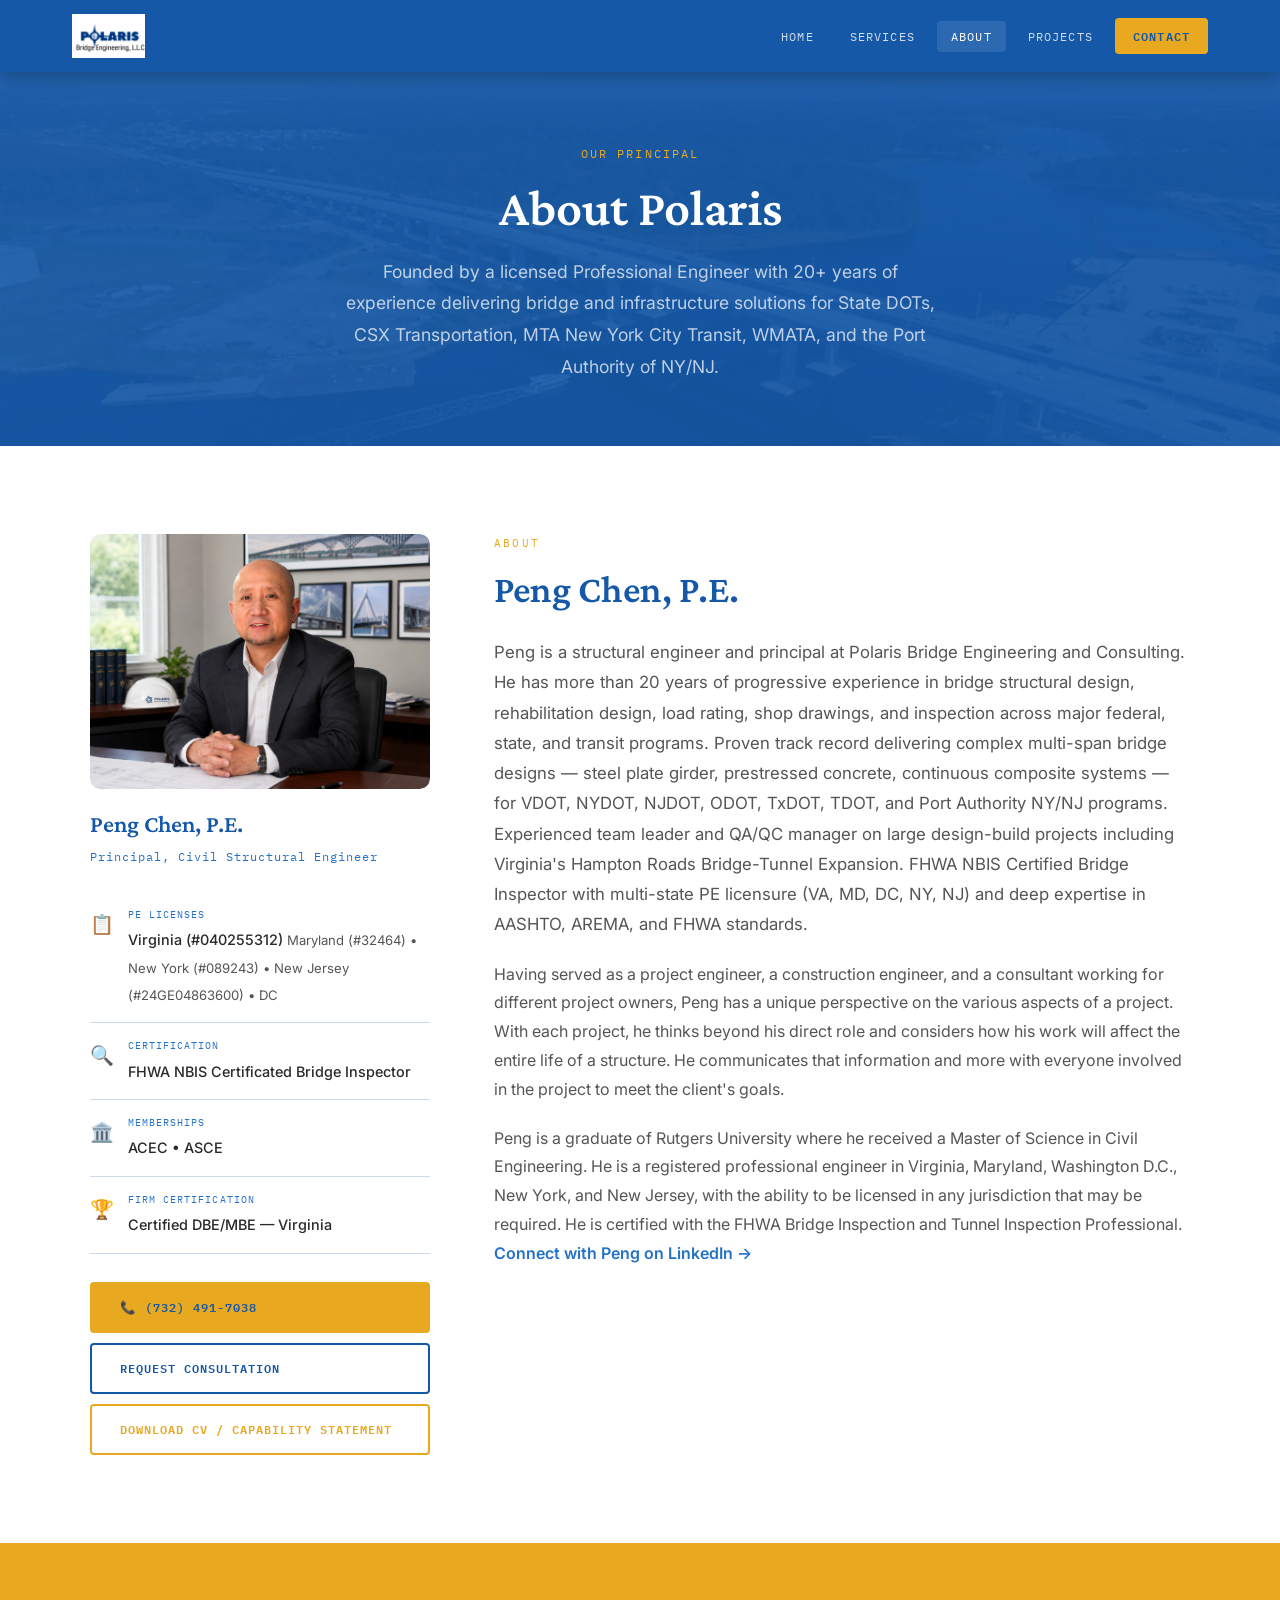
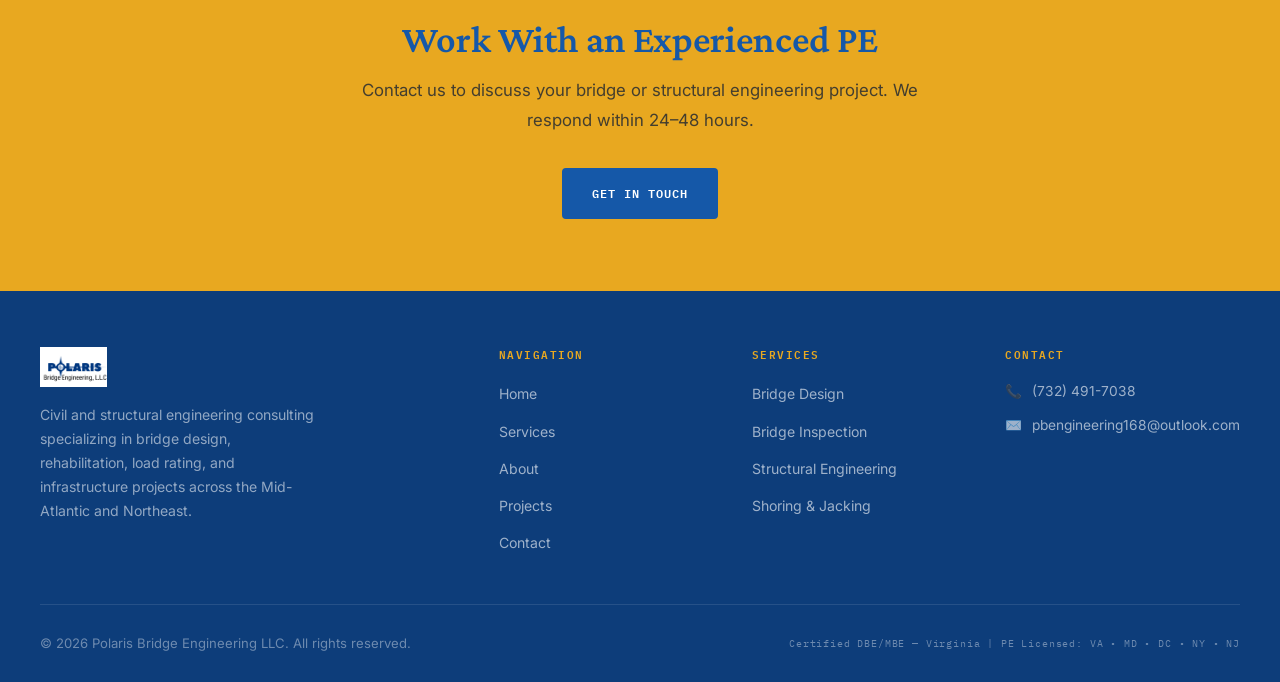
==== about.html @ 5b51afb8 "Update about.html" ====
<!DOCTYPE html> 
<html lang="en">
<head>
<meta charset="utf-8"/>
<meta name="viewport" content="width=device-width, initial-scale=1.0"/>
<title>About | Polaris Bridge Engineering LLC</title>
<meta name="description" content="Peng Chen, P.E. — Principal and Civil Structural Engineer with 20+ years of bridge and infrastructure engineering experience."/>
<link rel="preconnect" href="https://fonts.googleapis.com"/>
<link crossorigin="" href="https://fonts.gstatic.com"/>
<link href="https://fonts.googleapis.com/css2?family=IBM+Plex+Mono:wght@400;600&family=Crimson+Pro:ital,wght@0,300;0,400;0,600;1,400&family=Inter:wght@300;400;500;600&display=swap" rel="stylesheet"/>
<link rel="stylesheet" href="styles.css"/>
</head>
<body class="page-offset">

<!-- Navigation -->
<nav class="navbar">
  <div class="nav-container">
    <a href="index.html" class="nav-logo"><img src="polaris_logo.png" alt="Polaris Bridge Engineering LLC"/></a>
    <button class="nav-toggle" onclick="this.nextElementSibling.classList.toggle('open')" aria-label="Menu">☰</button>
    <ul class="nav-menu">
      <li><a href="index.html">Home</a></li>
      <li><a href="services.html">Services</a></li>
      <li><a href="about.html" class="active">About</a></li>
      <li><a href="projects.html">Projects</a></li>
      <li><a href="contact.html" class="nav-cta">Contact</a></li>
    </ul>
  </div>
</nav>

<!-- Page Hero -->
<section class="page-hero">
  <div class="page-hero-inner">
    <span class="page-hero-label">Our Principal</span>
    <h1>About Polaris</h1>
    <p>Founded by a licensed Professional Engineer with 20+ years of experience delivering bridge and infrastructure solutions for State DOTs, CSX Transportation, MTA New York City Transit, WMATA, and the Port Authority of NY/NJ.</p>
  </div>
</section>

<!-- Bio Section -->
<section class="section">
  <div class="bio-grid">
    <div class="bio-sidebar">
      <div style="border-radius:var(--radius-lg);overflow:hidden;margin-bottom:20px;">
        <img src="peng_photo.png" alt="Peng Chen, P.E." style="width:100%;height:auto;display:block;border-radius:var(--radius-lg);"/>
      </div>
      <h3 style="margin-bottom:6px;">Peng Chen, P.E.</h3>
      <p style="color:var(--secondary);font-family:'IBM Plex Mono',monospace;font-size:0.78rem;letter-spacing:0.08em;margin-bottom:24px;">Principal, Civil Structural Engineer</p>
      <div class="bio-credentials">
        <div class="credential-item">
          <span class="credential-icon">📋</span>
          <div>
            <span class="credential-label">PE Licenses</span>
            <span class="credential-value">Virginia (#040255312)</span>
            <span class="credential-sub">Maryland (#32464) • New York (#089243) • New Jersey (#24GE04863600) • DC</span>
          </div>
        </div>
        <div class="credential-item">
          <span class="credential-icon">🔍</span>
          <div>
            <span class="credential-label">Certification</span>
            <span class="credential-value">FHWA NBIS Certificated Bridge Inspector</span>
          </div>
        </div>
        <div class="credential-item">
          <span class="credential-icon">🏛️</span>
          <div>
            <span class="credential-label">Memberships</span>
            <span class="credential-value">ACEC • ASCE</span>
          </div>
        </div>
        <div class="credential-item">
          <span class="credential-icon">🏆</span>
          <div>
            <span class="credential-label">Firm Certification</span>
            <span class="credential-value">Certified DBE/MBE — Virginia</span>
          </div>
        </div>
      </div>
      <div style="margin-top:28px;display:flex;flex-direction:column;gap:10px;">
        <a href="tel:7324917038" class="btn btn-primary">📞 (732) 491-7038</a>
        <a href="contact.html" class="btn btn-outline">Request Consultation</a>
        <a href="Polaris_Capability_Statement.pdf" class="btn btn-accent-outline" download>Download CV / Capability Statement</a>
      </div>
    </div>

    <div class="bio-content">
      <span class="section-label">About</span>
      <h2 style="margin-bottom:24px;">Peng Chen, P.E.</h2>
      <p style="font-size:1.05rem;margin-bottom:20px;">Peng is a structural engineer and principal at Polaris Bridge Engineering and Consulting. He has more than 20 years of progressive experience in bridge structural design, rehabilitation design, load rating, shop drawings, and inspection across major federal, state, and transit programs. Proven track record delivering complex multi-span bridge designs — steel plate girder, prestressed concrete, continuous composite systems — for VDOT, NYDOT, NJDOT, ODOT, TxDOT, TDOT, and Port Authority NY/NJ programs. Experienced team leader and QA/QC manager on large design-build projects including Virginia's Hampton Roads Bridge-Tunnel Expansion. FHWA NBIS Certified Bridge Inspector with multi-state PE licensure (VA, MD, DC, NY, NJ) and deep expertise in AASHTO, AREMA, and FHWA standards.</p>
      <p style="margin-bottom:20px;">Having served as a project engineer, a construction engineer, and a consultant working for different project owners, Peng has a unique perspective on the various aspects of a project. With each project, he thinks beyond his direct role and considers how his work will affect the entire life of a structure. He communicates that information and more with everyone involved in the project to meet the client's goals.</p>
      <p style="margin-bottom:40px;">Peng is a graduate of Rutgers University where he received a Master of Science in Civil Engineering. He is a registered professional engineer in Virginia, Maryland, Washington D.C., New York, and New Jersey, with the ability to be licensed in any jurisdiction that may be required. He is certified with the FHWA Bridge Inspection and Tunnel Inspection Professional. <a href="https://www.linkedin.com/in/chen-peng-70a7a869/" target="_blank" style="color:var(--secondary);font-weight:600;">Connect with Peng on LinkedIn →</a></p>
    </div>
  </div>
</section>

<!-- CTA -->
<section class="cta-banner">
  <h2>Work With an Experienced PE</h2>
  <p>Contact us to discuss your bridge or structural engineering project. We respond within 24–48 hours.</p>
  <a href="contact.html" class="btn btn-primary">Get in Touch</a>
</section>

<!-- Footer -->
<footer class="footer">
  <div class="footer-inner">
    <div class="footer-grid">
      <div>
        <div class="footer-logo"><img src="polaris_logo.png" alt="Polaris Bridge Engineering"/></div>
        <p class="footer-desc">Civil and structural engineering consulting specializing in bridge design, rehabilitation, load rating, and infrastructure projects across the Mid-Atlantic and Northeast.</p>
      </div>
      <div class="footer-col">
        <h4>Navigation</h4>
        <ul>
          <li><a href="index.html">Home</a></li>
          <li><a href="services.html">Services</a></li>
          <li><a href="about.html">About</a></li>
          <li><a href="projects.html">Projects</a></li>
          <li><a href="contact.html">Contact</a></li>
        </ul>
      </div>
      <div class="footer-col">
        <h4>Services</h4>
        <ul>
          <li><a href="services.html#bridge">Bridge Design</a></li>
          <li><a href="services.html#inspection">Bridge Inspection</a></li>
          <li><a href="services.html#structural">Structural Engineering</a></li>
          <li><a href="services.html#construction">Shoring &amp; Jacking</a></li>
        </ul>
      </div>
      <div class="footer-col">
        <h4>Contact</h4>
        <div class="footer-contact-item">📞 <a href="tel:7324917038">(732) 491-7038</a></div>
        <div class="footer-contact-item">✉️ <a href="mailto:pbengineering168@outlook.com">pbengineering168@outlook.com</a></div>
      </div>
    </div>
    <div class="footer-bottom">
      <p class="footer-copyright">© 2026 Polaris Bridge Engineering LLC. All rights reserved.</p>
      <span class="footer-certs">Certified DBE/MBE — Virginia | PE Licensed: VA • MD • DC • NY • NJ</span>
    </div>
  </div>
</footer>

</body>
</html>
---- styles.css ----
/* ============================================================
   POLARIS BRIDGE ENGINEERING LLC — Shared Stylesheet
   ============================================================ */

@import url('https://fonts.googleapis.com/css2?family=IBM+Plex+Mono:wght@400;600&family=Crimson+Pro:ital,wght@0,300;0,400;0,600;1,400&family=Inter:wght@300;400;500;600&display=swap');

/* --- Variables --- */
:root {
  --primary:       #1558a8;
  --primary-dark:  #0d3d7a;
  --secondary:     #2472c8;
  --accent:        #e8a820;
  --accent-light:  #f5c84a;
  --light:         #f0f5fc;
  --white:         #ffffff;
  --text:          #2a2a2a;
  --text-light:    #555555;
  --border:        #ccd9ec;
  --shadow:        0 4px 20px rgba(0,0,0,0.08);
  --shadow-lg:     0 12px 48px rgba(0,0,0,0.14);
  --radius:        4px;
  --radius-lg:     10px;
  --transition:    all 0.3s ease;
  --nav-height:    72px;
}

/* --- Reset --- */
*, *::before, *::after { box-sizing: border-box; margin: 0; padding: 0; }
html { scroll-behavior: smooth; }
body {
  font-family: 'Inter', sans-serif;
  color: var(--text);
  background: var(--white);
  line-height: 1.7;
  font-size: 16px;
}
img { max-width: 100%; height: auto; display: block; }
a { color: inherit; text-decoration: none; }
ul { list-style: none; }

/* --- Typography --- */
h1, h2, h3, h4 {
  font-family: 'Crimson Pro', serif;
  font-weight: 600;
  line-height: 1.25;
  color: var(--primary);
}
h1 { font-size: clamp(2rem, 5vw, 3.2rem); }
h2 { font-size: clamp(1.6rem, 3vw, 2.4rem); }
h3 { font-size: clamp(1.2rem, 2vw, 1.5rem); }
p  { color: var(--text-light); line-height: 1.8; }

/* --- Buttons --- */
.btn {
  display: inline-flex;
  align-items: center;
  gap: 8px;
  padding: 13px 28px;
  border-radius: var(--radius);
  font-family: 'IBM Plex Mono', monospace;
  font-size: 0.78rem;
  font-weight: 600;
  letter-spacing: 0.08em;
  text-transform: uppercase;
  cursor: pointer;
  border: 2px solid transparent;
  transition: var(--transition);
  white-space: nowrap;
}
.btn-primary { background: var(--accent); color: var(--primary); border-color: var(--accent); }
.btn-primary:hover { background: var(--accent-light); border-color: var(--accent-light); transform: translateY(-2px); }
.btn-secondary { background: transparent; color: var(--white); border-color: rgba(255,255,255,0.6); }
.btn-secondary:hover { background: rgba(255,255,255,0.15); border-color: var(--white); }
.btn-outline { background: transparent; color: var(--primary); border-color: var(--primary); }
.btn-outline:hover { background: var(--primary); color: var(--white); }
.btn-accent-outline { background: transparent; color: var(--accent); border-color: var(--accent); }
.btn-accent-outline:hover { background: var(--accent); color: var(--primary); }

/* --- Navigation --- */
.navbar {
  position: fixed;
  top: 0; left: 0; right: 0;
  z-index: 1000;
  background: var(--primary);
  height: var(--nav-height);
  display: flex;
  align-items: center;
  box-shadow: 0 2px 20px rgba(0,0,0,0.3);
}
.nav-container {
  max-width: 1200px;
  width: 100%;
  margin: 0 auto;
  padding: 0 32px;
  display: flex;
  align-items: center;
  justify-content: space-between;
}
.nav-logo img { height: 44px; width: auto; }
.nav-logo span {
  font-family: 'Crimson Pro', serif;
  font-size: 1.1rem;
  color: var(--white);
  font-weight: 600;
}
.nav-menu {
  display: flex;
  align-items: center;
  gap: 8px;
}
.nav-menu li a {
  font-family: 'IBM Plex Mono', monospace;
  font-size: 0.72rem;
  letter-spacing: 0.1em;
  text-transform: uppercase;
  color: rgba(255,255,255,0.8);
  padding: 8px 14px;
  border-radius: var(--radius);
  transition: var(--transition);
}
.nav-menu li a:hover,
.nav-menu li a.active { color: var(--white); background: rgba(255,255,255,0.1); }
.nav-menu li a.nav-cta {
  background: var(--accent);
  color: var(--primary);
  font-weight: 600;
  padding: 8px 18px;
}
.nav-menu li a.nav-cta:hover { background: var(--accent-light); }
.nav-toggle {
  display: none;
  background: none;
  border: none;
  color: var(--white);
  font-size: 1.5rem;
  cursor: pointer;
  padding: 4px;
}

/* --- Page offset for fixed nav --- */
.page-offset { padding-top: var(--nav-height); }

/* --- Page Hero (inner pages) --- */
.page-hero {
  background: var(--primary);
  padding: 72px 32px 64px;
  text-align: center;
  position: relative;
  overflow: hidden;
}
.page-hero::before {
  content: '';
  position: absolute;
  inset: 0;
  background: url('bridge_design.jpg') center/cover no-repeat;
  opacity: 0.08;
}
.page-hero-inner { position: relative; max-width: 800px; margin: 0 auto; }
.page-hero-label {
  font-family: 'IBM Plex Mono', monospace;
  font-size: 0.72rem;
  letter-spacing: 0.18em;
  text-transform: uppercase;
  color: var(--accent);
  display: block;
  margin-bottom: 12px;
}
.page-hero h1 { color: var(--white); margin-bottom: 16px; }
.page-hero p { color: rgba(255,255,255,0.72); font-size: 1.1rem; max-width: 600px; margin: 0 auto; }

/* --- Sections --- */
.section { padding: 88px 32px; }
.section-alt { background: var(--light); }
.section-dark { background: var(--primary); }
.section-inner { max-width: 1200px; margin: 0 auto; }
.section-header { text-align: center; margin-bottom: 56px; }
.section-label {
  font-family: 'IBM Plex Mono', monospace;
  font-size: 0.7rem;
  letter-spacing: 0.2em;
  text-transform: uppercase;
  color: var(--accent);
  display: block;
  margin-bottom: 12px;
}
.section-header h2 { margin-bottom: 16px; }
.section-header p { max-width: 600px; margin: 0 auto; font-size: 1.05rem; }

/* --- Grids --- */
.grid-3 { display: grid; grid-template-columns: repeat(3, 1fr); gap: 28px; }
.grid-2 { display: grid; grid-template-columns: repeat(2, 1fr); gap: 40px; }
.grid-4 { display: grid; grid-template-columns: repeat(4, 1fr); gap: 24px; }
.grid-auto { display: grid; grid-template-columns: repeat(auto-fill, minmax(320px, 1fr)); gap: 28px; }

/* --- Cards --- */
.card {
  background: var(--white);
  border-radius: var(--radius-lg);
  overflow: hidden;
  box-shadow: var(--shadow);
  transition: var(--transition);
}
.card:hover { transform: translateY(-4px); box-shadow: var(--shadow-lg); }
.card-image {
  width: 100%;
  height: 220px;
  object-fit: cover;
}
.card-body { padding: 28px; }
.card-tag {
  font-family: 'IBM Plex Mono', monospace;
  font-size: 0.68rem;
  letter-spacing: 0.12em;
  text-transform: uppercase;
  color: var(--accent);
  display: block;
  margin-bottom: 10px;
}
.card h3 { margin-bottom: 10px; font-size: 1.15rem; }
.card p { font-size: 0.92rem; }
.card-link {
  display: inline-block;
  margin-top: 16px;
  font-family: 'IBM Plex Mono', monospace;
  font-size: 0.72rem;
  letter-spacing: 0.08em;
  text-transform: uppercase;
  color: var(--accent);
  font-weight: 600;
}
.card-link:hover { text-decoration: underline; }

/* --- Project Cards (with overlay) --- */
.project-card {
  position: relative;
  border-radius: var(--radius-lg);
  overflow: hidden;
  box-shadow: var(--shadow);
  cursor: pointer;
  display: block;
}
.project-card img {
  width: 100%;
  height: 260px;
  object-fit: cover;
  transition: transform 0.4s ease;
}
.project-card:hover img { transform: scale(1.06); }
.project-overlay {
  position: absolute;
  inset: 0;
  background: linear-gradient(to top, rgba(15,25,34,0.92) 0%, rgba(15,25,34,0.2) 60%, transparent 100%);
  display: flex;
  flex-direction: column;
  justify-content: flex-end;
  padding: 24px;
  transition: var(--transition);
}
.project-card:hover .project-overlay { background: linear-gradient(to top, rgba(15,25,34,0.96) 0%, rgba(15,25,34,0.5) 60%, rgba(15,25,34,0.1) 100%); }
.project-cat {
  font-family: 'IBM Plex Mono', monospace;
  font-size: 0.66rem;
  letter-spacing: 0.14em;
  text-transform: uppercase;
  color: var(--accent);
  margin-bottom: 6px;
}
.project-overlay h3 { color: var(--white); font-size: 1.05rem; margin-bottom: 6px; }
.project-overlay p {
  color: rgba(255,255,255,0.75);
  font-size: 0.86rem;
  line-height: 1.5;
  max-height: 0;
  overflow: hidden;
  transition: max-height 0.3s ease;
}
.project-card:hover .project-overlay p { max-height: 80px; }

/* --- Stats Bar --- */
.stats-bar {
  background: var(--primary-dark);
  padding: 48px 32px;
  display: flex;
  justify-content: center;
  gap: 0;
}
.stats-bar-inner {
  max-width: 900px;
  width: 100%;
  display: grid;
  grid-template-columns: repeat(4, 1fr);
  gap: 0;
}
.stat-item {
  text-align: center;
  padding: 16px 24px;
  border-right: 1px solid rgba(255,255,255,0.12);
}
.stat-item:last-child { border-right: none; }
.stat-number {
  display: block;
  font-family: 'Crimson Pro', serif;
  font-size: 2.8rem;
  font-weight: 600;
  color: var(--accent);
  line-height: 1;
  margin-bottom: 8px;
}
.stat-label {
  font-family: 'IBM Plex Mono', monospace;
  font-size: 0.68rem;
  letter-spacing: 0.1em;
  text-transform: uppercase;
  color: rgba(255,255,255,0.65);
  line-height: 1.5;
}

/* --- Service Section (alternating) --- */
.service-block {
  display: grid;
  grid-template-columns: 1fr 1fr;
  gap: 64px;
  align-items: center;
  max-width: 1200px;
  margin: 0 auto;
  padding: 72px 32px;
}
.service-block.reverse { direction: rtl; }
.service-block.reverse > * { direction: ltr; }
.service-block-img {
  width: 100%;
  height: 380px;
  object-fit: cover;
  border-radius: var(--radius-lg);
  box-shadow: var(--shadow-lg);
}
.service-block-content .section-label { text-align: left; }
.service-block-content h2 { margin-bottom: 20px; }
.service-block-content p { margin-bottom: 24px; }
.service-list { margin: 20px 0 28px; }
.service-list li {
  display: flex;
  align-items: flex-start;
  gap: 12px;
  padding: 8px 0;
  border-bottom: 1px solid var(--border);
  font-size: 0.95rem;
  color: var(--text-light);
}
.service-list li::before {
  content: '→';
  color: var(--accent);
  font-weight: 600;
  flex-shrink: 0;
  margin-top: 2px;
}

/* --- About / Bio --- */
.bio-grid {
  display: grid;
  grid-template-columns: 340px 1fr;
  gap: 64px;
  align-items: start;
  max-width: 1100px;
  margin: 0 auto;
}
.bio-sidebar {}
.bio-photo-placeholder {
  width: 100%;
  aspect-ratio: 3/4;
  background: var(--primary);
  border-radius: var(--radius-lg);
  display: flex;
  align-items: center;
  justify-content: center;
  font-size: 5rem;
  margin-bottom: 24px;
  position: relative;
  overflow: hidden;
}
.bio-photo-placeholder img {
  width: 100%;
  height: 100%;
  object-fit: cover;
}
.bio-credentials {}
.credential-item {
  display: flex;
  align-items: flex-start;
  gap: 14px;
  padding: 14px 0;
  border-bottom: 1px solid var(--border);
}
.credential-icon { font-size: 1.2rem; flex-shrink: 0; margin-top: 2px; }
.credential-label {
  font-family: 'IBM Plex Mono', monospace;
  font-size: 0.65rem;
  letter-spacing: 0.1em;
  text-transform: uppercase;
  color: var(--secondary);
  display: block;
  margin-bottom: 3px;
}
.credential-value { font-size: 0.9rem; color: var(--text); font-weight: 500; }
.credential-sub { font-size: 0.82rem; color: var(--text-light); }

/* --- Timeline --- */
.timeline { max-width: 800px; margin: 0 auto; }
.timeline-item {
  display: grid;
  grid-template-columns: 140px 1fr;
  gap: 24px;
  padding: 28px 0;
  border-bottom: 1px solid var(--border);
  position: relative;
}
.timeline-item:last-child { border-bottom: none; }
.timeline-date {
  font-family: 'IBM Plex Mono', monospace;
  font-size: 0.72rem;
  letter-spacing: 0.06em;
  color: var(--accent);
  font-weight: 600;
  padding-top: 4px;
}
.timeline-content h4 { font-size: 1rem; margin-bottom: 4px; color: var(--primary); }
.timeline-content .co { font-size: 0.9rem; color: var(--secondary); font-weight: 500; margin-bottom: 4px; }
.timeline-content p { font-size: 0.88rem; }

/* --- Filter Bar (Projects) --- */
.filter-bar {
  display: flex;
  gap: 10px;
  flex-wrap: wrap;
  justify-content: center;
  margin-bottom: 48px;
}
.filter-btn {
  font-family: 'IBM Plex Mono', monospace;
  font-size: 0.7rem;
  letter-spacing: 0.1em;
  text-transform: uppercase;
  padding: 9px 20px;
  border: 1.5px solid var(--border);
  background: var(--white);
  border-radius: 100px;
  cursor: pointer;
  color: var(--text-light);
  transition: var(--transition);
}
.filter-btn:hover { border-color: var(--accent); color: var(--accent); }
.filter-btn.active { background: var(--primary); color: var(--white); border-color: var(--primary); }

/* --- Contact Form --- */
.contact-layout {
  display: grid;
  grid-template-columns: 1fr 380px;
  gap: 64px;
  max-width: 1100px;
  margin: 0 auto;
}
.form-group { margin-bottom: 20px; }
.form-group label {
  display: block;
  font-family: 'IBM Plex Mono', monospace;
  font-size: 0.68rem;
  letter-spacing: 0.1em;
  text-transform: uppercase;
  color: var(--text-light);
  margin-bottom: 8px;
}
.form-group input,
.form-group select,
.form-group textarea {
  width: 100%;
  padding: 13px 16px;
  border: 1.5px solid var(--border);
  border-radius: var(--radius);
  font-family: 'Inter', sans-serif;
  font-size: 0.95rem;
  color: var(--text);
  background: var(--white);
  transition: var(--transition);
  outline: none;
}
.form-group input:focus,
.form-group select:focus,
.form-group textarea:focus { border-color: var(--accent); box-shadow: 0 0 0 3px rgba(200,155,63,0.12); }
.form-group textarea { resize: vertical; min-height: 140px; }
.form-row { display: grid; grid-template-columns: 1fr 1fr; gap: 20px; }

/* --- Contact Sidebar --- */
.contact-sidebar {}
.contact-info-block {
  background: #2472c8;
  border-radius: var(--radius-lg);
  padding: 36px;
  margin-bottom: 24px;
  color: var(--white);
}
.contact-info-block h3 { color: var(--white); margin-bottom: 24px; font-size: 1.1rem; }
.contact-info-block h4 { color: var(--accent) !important; }
.contact-info-block p { color: rgba(255,255,255,0.85) !important; }
.contact-info-block .contact-info-item { color: rgba(255,255,255,0.9); }
.contact-info-block .contact-info-item a { color: var(--white) !important; font-weight: 600; }
.contact-info-block .contact-info-item a:hover { color: var(--accent) !important; }
.contact-info-block .state-badge.primary { background: rgba(255,255,255,0.2); border-color: rgba(255,255,255,0.4); color: var(--white); }
.contact-info-item {
  display: flex;
  gap: 14px;
  align-items: flex-start;
  margin-bottom: 20px;
}
.contact-info-item:last-child { margin-bottom: 0; }
.ci-icon { font-size: 1.1rem; flex-shrink: 0; margin-top: 2px; }
.ci-label {
  font-family: 'IBM Plex Mono', monospace;
  font-size: 0.65rem;
  letter-spacing: 0.1em;
  text-transform: uppercase;
  color: rgba(255,255,255,0.5);
  display: block;
  margin-bottom: 3px;
}
.ci-value { color: var(--white); font-size: 0.9rem; }
.ci-value a { color: var(--accent); }
.service-area-box {
  background: var(--light);
  border-radius: var(--radius-lg);
  padding: 28px;
  border: 1px solid var(--border);
}
.service-area-box h4 {
  font-family: 'IBM Plex Mono', monospace;
  font-size: 0.72rem;
  letter-spacing: 0.12em;
  text-transform: uppercase;
  color: var(--accent);
  margin-bottom: 16px;
}
.area-list { display: flex; flex-wrap: wrap; gap: 8px; }
.area-tag {
  background: var(--primary);
  color: var(--white);
  padding: 5px 14px;
  border-radius: 100px;
  font-size: 0.82rem;
  font-family: 'IBM Plex Mono', monospace;
}

/* --- Expertise Cards --- */
.expertise-card {
  background: var(--white);
  border: 1px solid var(--border);
  border-radius: var(--radius-lg);
  padding: 32px 28px;
  transition: var(--transition);
}
.expertise-card:hover { border-color: var(--accent); box-shadow: var(--shadow); transform: translateY(-3px); }
.expertise-icon { font-size: 2rem; margin-bottom: 16px; display: block; }
.expertise-card h3 { margin-bottom: 10px; font-size: 1.1rem; }

/* --- CTA Banner --- */
.cta-banner {
  background: var(--accent);
  padding: 72px 32px;
  text-align: center;
}
.cta-banner h2 { color: var(--primary); margin-bottom: 12px; }
.cta-banner p { color: rgba(26,35,50,0.8); max-width: 560px; margin: 0 auto 32px; font-size: 1.05rem; }
.cta-banner .btn-primary { background: var(--primary); color: var(--white); border-color: var(--primary); }
.cta-banner .btn-primary:hover { background: var(--primary-dark); }

/* --- Footer --- */
.footer {
  background: var(--primary-dark);
  padding: 56px 32px 28px;
}
.footer-inner {
  max-width: 1200px;
  margin: 0 auto;
}
.footer-grid {
  display: grid;
  grid-template-columns: 2fr 1fr 1fr 1fr;
  gap: 48px;
  padding-bottom: 48px;
  border-bottom: 1px solid rgba(255,255,255,0.1);
  margin-bottom: 28px;
}
.footer-logo img { height: 40px; margin-bottom: 16px; }
.footer-desc { color: rgba(255,255,255,0.55); font-size: 0.88rem; line-height: 1.7; margin-bottom: 20px; max-width: 280px; }
.footer-col h4 {
  font-family: 'IBM Plex Mono', monospace;
  font-size: 0.68rem;
  letter-spacing: 0.14em;
  text-transform: uppercase;
  color: var(--accent);
  margin-bottom: 20px;
}
.footer-col ul { display: flex; flex-direction: column; gap: 10px; }
.footer-col ul li a {
  color: rgba(255,255,255,0.6);
  font-size: 0.88rem;
  transition: var(--transition);
}
.footer-col ul li a:hover { color: var(--white); }
.footer-contact-item {
  display: flex;
  gap: 10px;
  align-items: flex-start;
  color: rgba(255,255,255,0.6);
  font-size: 0.86rem;
  margin-bottom: 10px;
}
.footer-contact-item a { color: rgba(255,255,255,0.6); }
.footer-contact-item a:hover { color: var(--white); }
.footer-bottom {
  display: flex;
  justify-content: space-between;
  align-items: center;
  flex-wrap: wrap;
  gap: 12px;
}
.footer-copyright {
  color: rgba(255,255,255,0.4);
  font-size: 0.82rem;
  line-height: 1.6;
}
.footer-certs {
  font-family: 'IBM Plex Mono', monospace;
  font-size: 0.65rem;
  letter-spacing: 0.08em;
  color: rgba(255,255,255,0.4);
}

/* --- Responsive --- */
@media (max-width: 1024px) {
  .grid-3 { grid-template-columns: repeat(2, 1fr); }
  .grid-4 { grid-template-columns: repeat(2, 1fr); }
  .footer-grid { grid-template-columns: 1fr 1fr; gap: 32px; }
  .stats-bar-inner { grid-template-columns: repeat(2, 1fr); }
  .stat-item:nth-child(2) { border-right: none; }
  .stat-item:nth-child(3) { border-top: 1px solid rgba(255,255,255,0.12); }
  .service-block { grid-template-columns: 1fr; gap: 32px; }
  .service-block.reverse { direction: ltr; }
  .bio-grid { grid-template-columns: 1fr; }
  .bio-sidebar { max-width: 400px; }
  .bio-photo-placeholder { aspect-ratio: 1; }
  .contact-layout { grid-template-columns: 1fr; }
}
@media (max-width: 768px) {
  .nav-menu {
    display: none;
    position: fixed;
    top: var(--nav-height);
    left: 0; right: 0;
    background: var(--primary-dark);
    flex-direction: column;
    padding: 24px;
    gap: 4px;
    box-shadow: var(--shadow-lg);
  }
  .nav-menu.open { display: flex; }
  .nav-menu li a { padding: 12px 16px; display: block; }
  .nav-toggle { display: block; }
  .grid-3, .grid-4 { grid-template-columns: 1fr; }
  .grid-2 { grid-template-columns: 1fr; }
  .form-row { grid-template-columns: 1fr; }
  .footer-grid { grid-template-columns: 1fr; }
  .footer-bottom { flex-direction: column; text-align: center; }
  .section { padding: 56px 20px; }
  .stats-bar { padding: 32px 20px; }
  .stats-bar-inner { grid-template-columns: repeat(2, 1fr); }
  .timeline-item { grid-template-columns: 1fr; gap: 8px; }
  .service-block { padding: 48px 20px; }
  .page-hero { padding: 56px 20px 48px; }
}
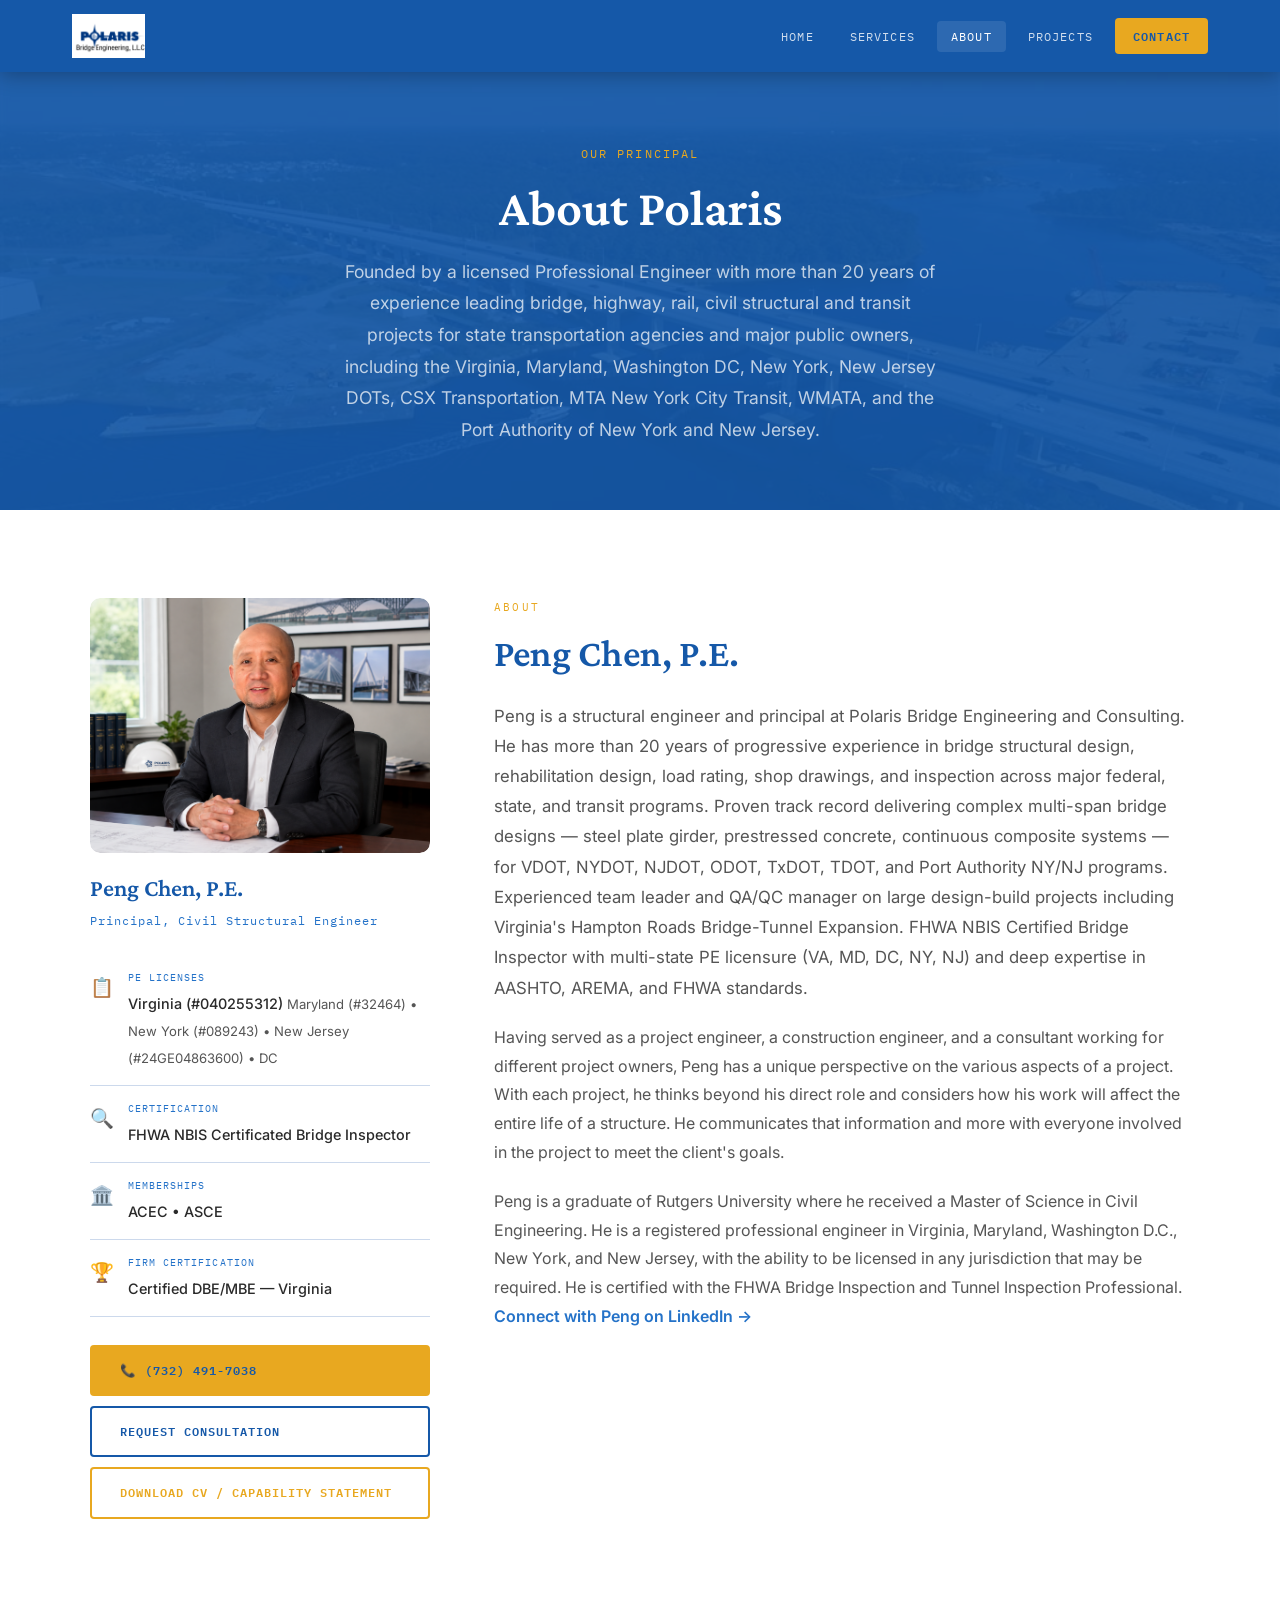
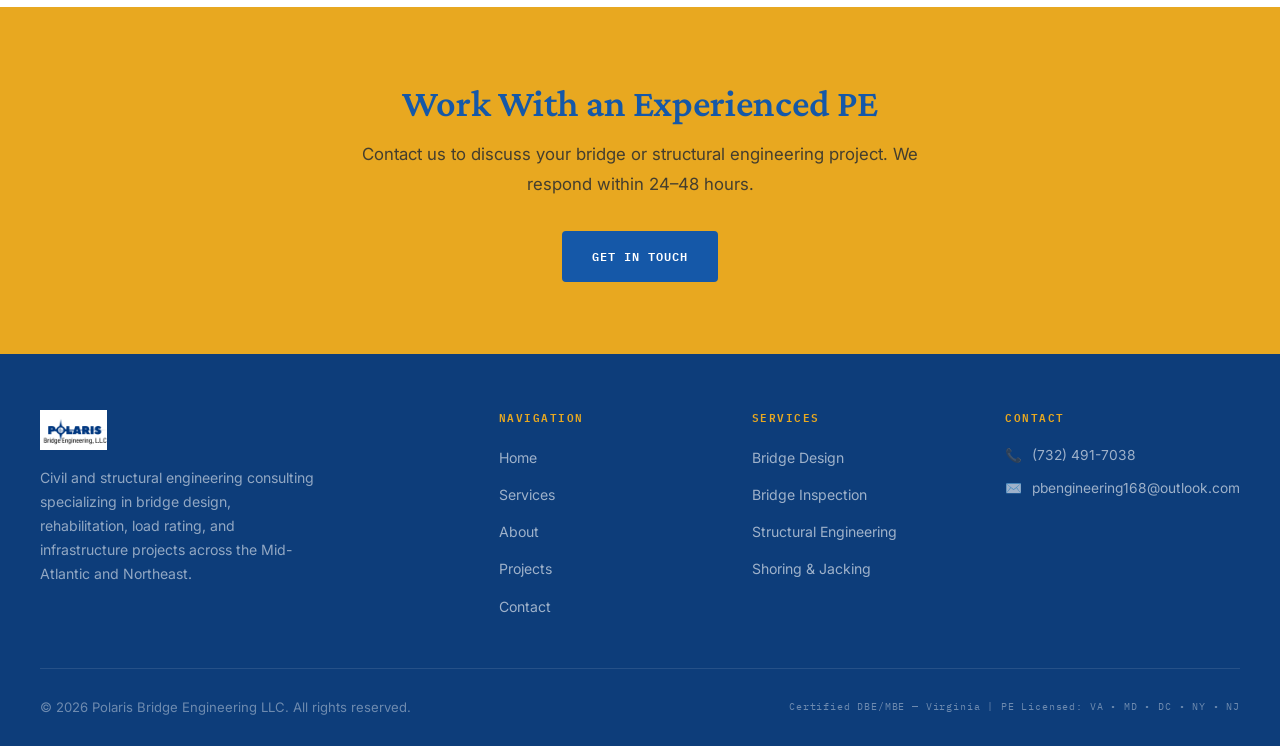
==== commit 0b1b082a: "Add files via upload" ====
--- a/about.html
+++ b/about.html
@@ -1,4 +1,4 @@
-<!DOCTYPE html> 
+<!DOCTYPE html>
 <html lang="en">
 <head>
 <meta charset="utf-8"/>
@@ -32,7 +32,7 @@
   <div class="page-hero-inner">
     <span class="page-hero-label">Our Principal</span>
     <h1>About Polaris</h1>
-    <p>Founded by a licensed Professional Engineer with 20+ years of experience delivering bridge and infrastructure solutions for State DOTs, CSX Transportation, MTA New York City Transit, WMATA, and the Port Authority of NY/NJ.</p>
+    <p>Founded by a licensed Professional Engineer with more than 20 years of experience leading bridge, highway, rail, civil structural and transit projects for state transportation agencies and major public owners, including the Virginia, Maryland, Washington DC, New York, New Jersey DOTs, CSX Transportation, MTA New York City Transit, WMATA, and the Port Authority of New York and New Jersey.</p>
   </div>
 </section>
 
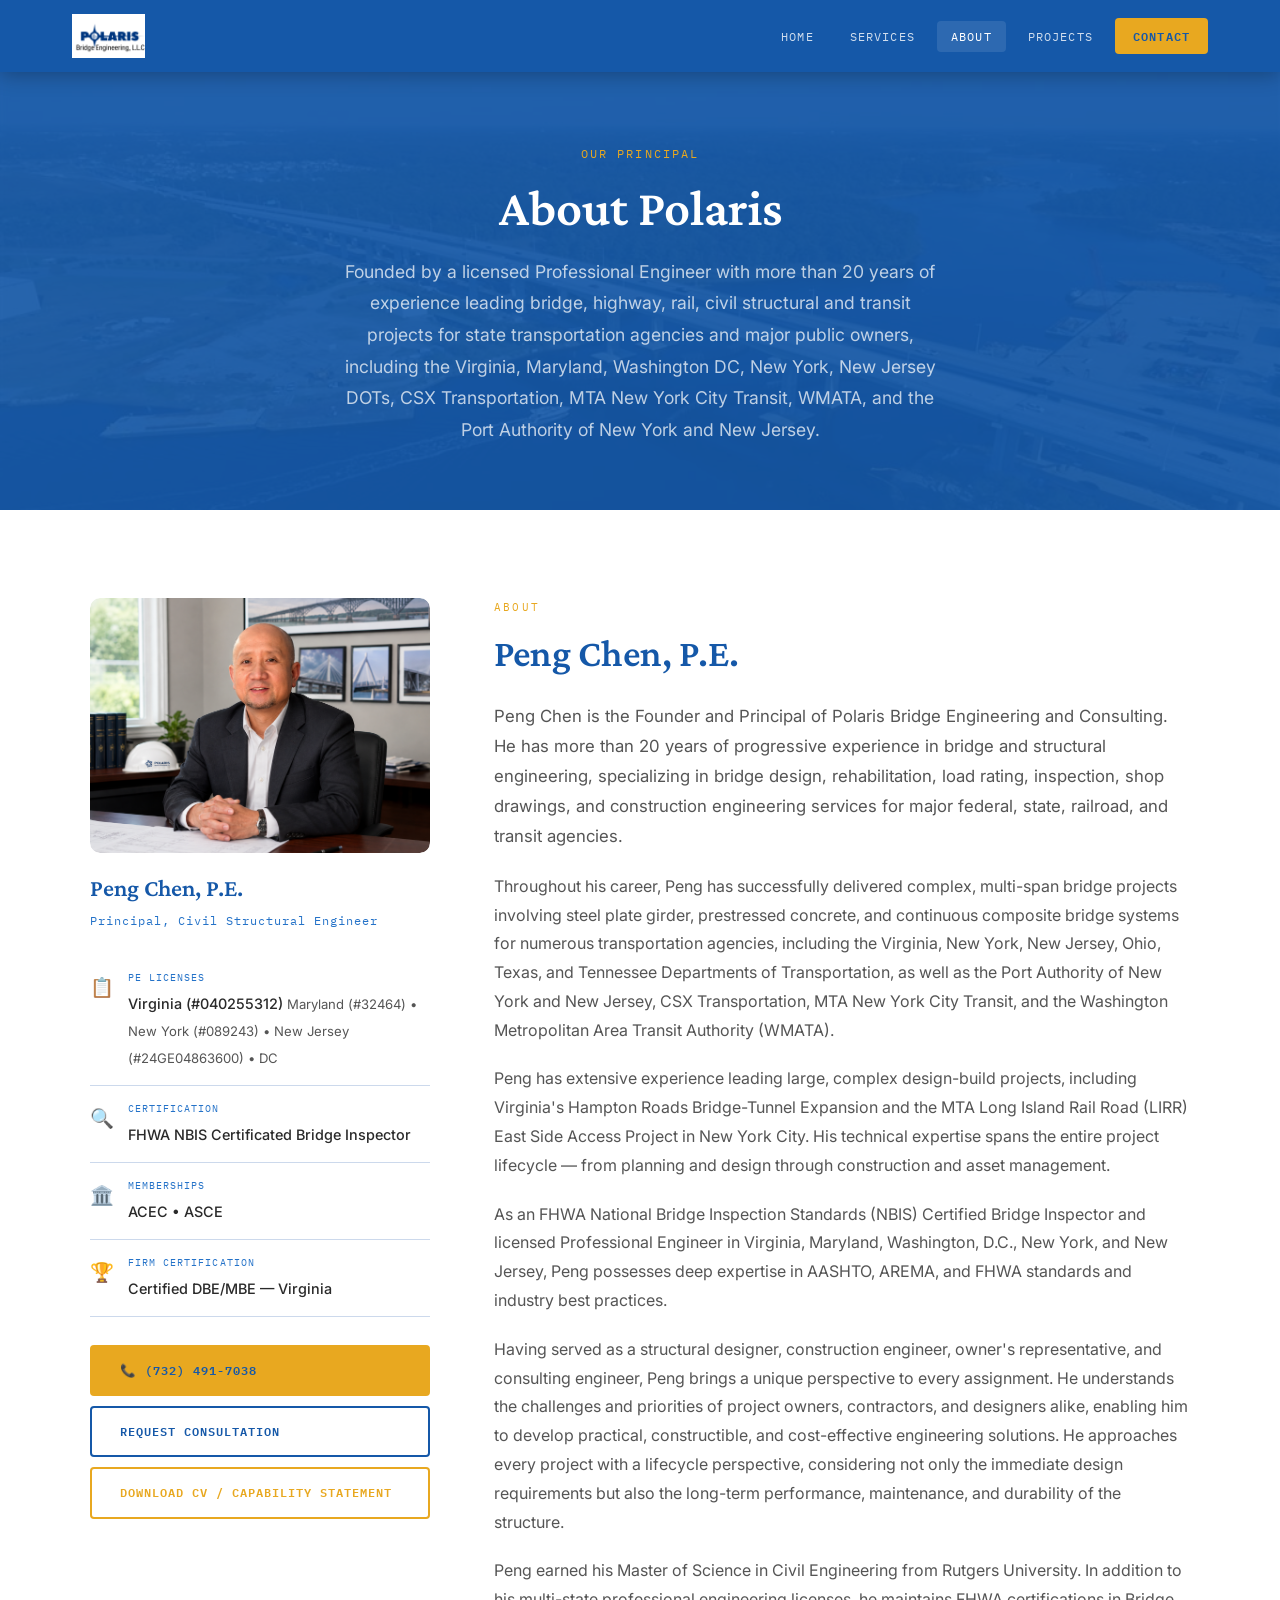
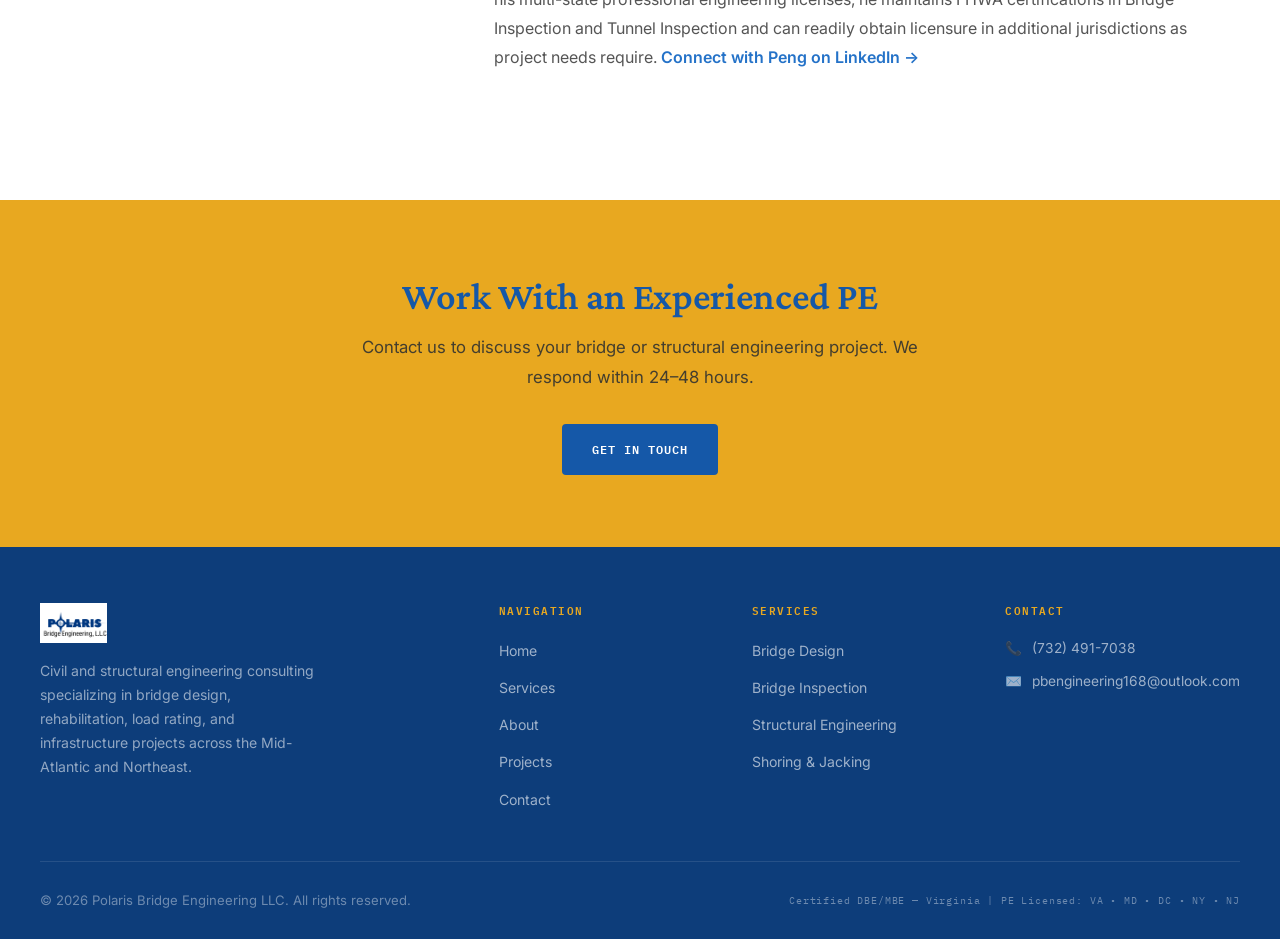
==== commit c3b2ea0b: "Add files via upload" ====
--- a/about.html
+++ b/about.html
@@ -86,9 +86,12 @@
     <div class="bio-content">
       <span class="section-label">About</span>
       <h2 style="margin-bottom:24px;">Peng Chen, P.E.</h2>
-      <p style="font-size:1.05rem;margin-bottom:20px;">Peng is a structural engineer and principal at Polaris Bridge Engineering and Consulting. He has more than 20 years of progressive experience in bridge structural design, rehabilitation design, load rating, shop drawings, and inspection across major federal, state, and transit programs. Proven track record delivering complex multi-span bridge designs — steel plate girder, prestressed concrete, continuous composite systems — for VDOT, NYDOT, NJDOT, ODOT, TxDOT, TDOT, and Port Authority NY/NJ programs. Experienced team leader and QA/QC manager on large design-build projects including Virginia's Hampton Roads Bridge-Tunnel Expansion. FHWA NBIS Certified Bridge Inspector with multi-state PE licensure (VA, MD, DC, NY, NJ) and deep expertise in AASHTO, AREMA, and FHWA standards.</p>
-      <p style="margin-bottom:20px;">Having served as a project engineer, a construction engineer, and a consultant working for different project owners, Peng has a unique perspective on the various aspects of a project. With each project, he thinks beyond his direct role and considers how his work will affect the entire life of a structure. He communicates that information and more with everyone involved in the project to meet the client's goals.</p>
-      <p style="margin-bottom:40px;">Peng is a graduate of Rutgers University where he received a Master of Science in Civil Engineering. He is a registered professional engineer in Virginia, Maryland, Washington D.C., New York, and New Jersey, with the ability to be licensed in any jurisdiction that may be required. He is certified with the FHWA Bridge Inspection and Tunnel Inspection Professional. <a href="https://www.linkedin.com/in/chen-peng-70a7a869/" target="_blank" style="color:var(--secondary);font-weight:600;">Connect with Peng on LinkedIn →</a></p>
+      <p style="font-size:1.05rem;margin-bottom:20px;">Peng Chen is the Founder and Principal of Polaris Bridge Engineering and Consulting. He has more than 20 years of progressive experience in bridge and structural engineering, specializing in bridge design, rehabilitation, load rating, inspection, shop drawings, and construction engineering services for major federal, state, railroad, and transit agencies.</p>
+      <p style="margin-bottom:20px;">Throughout his career, Peng has successfully delivered complex, multi-span bridge projects involving steel plate girder, prestressed concrete, and continuous composite bridge systems for numerous transportation agencies, including the Virginia, New York, New Jersey, Ohio, Texas, and Tennessee Departments of Transportation, as well as the Port Authority of New York and New Jersey, CSX Transportation, MTA New York City Transit, and the Washington Metropolitan Area Transit Authority (WMATA).</p>
+      <p style="margin-bottom:20px;">Peng has extensive experience leading large, complex design-build projects, including Virginia's Hampton Roads Bridge-Tunnel Expansion and the MTA Long Island Rail Road (LIRR) East Side Access Project in New York City. His technical expertise spans the entire project lifecycle — from planning and design through construction and asset management.</p>
+      <p style="margin-bottom:20px;">As an FHWA National Bridge Inspection Standards (NBIS) Certified Bridge Inspector and licensed Professional Engineer in Virginia, Maryland, Washington, D.C., New York, and New Jersey, Peng possesses deep expertise in AASHTO, AREMA, and FHWA standards and industry best practices.</p>
+      <p style="margin-bottom:20px;">Having served as a structural designer, construction engineer, owner's representative, and consulting engineer, Peng brings a unique perspective to every assignment. He understands the challenges and priorities of project owners, contractors, and designers alike, enabling him to develop practical, constructible, and cost-effective engineering solutions. He approaches every project with a lifecycle perspective, considering not only the immediate design requirements but also the long-term performance, maintenance, and durability of the structure.</p>
+      <p style="margin-bottom:40px;">Peng earned his Master of Science in Civil Engineering from Rutgers University. In addition to his multi-state professional engineering licenses, he maintains FHWA certifications in Bridge Inspection and Tunnel Inspection and can readily obtain licensure in additional jurisdictions as project needs require. <a href="https://www.linkedin.com/in/chen-peng-70a7a869/" target="_blank" style="color:var(--secondary);font-weight:600;">Connect with Peng on LinkedIn →</a></p>
     </div>
   </div>
 </section>
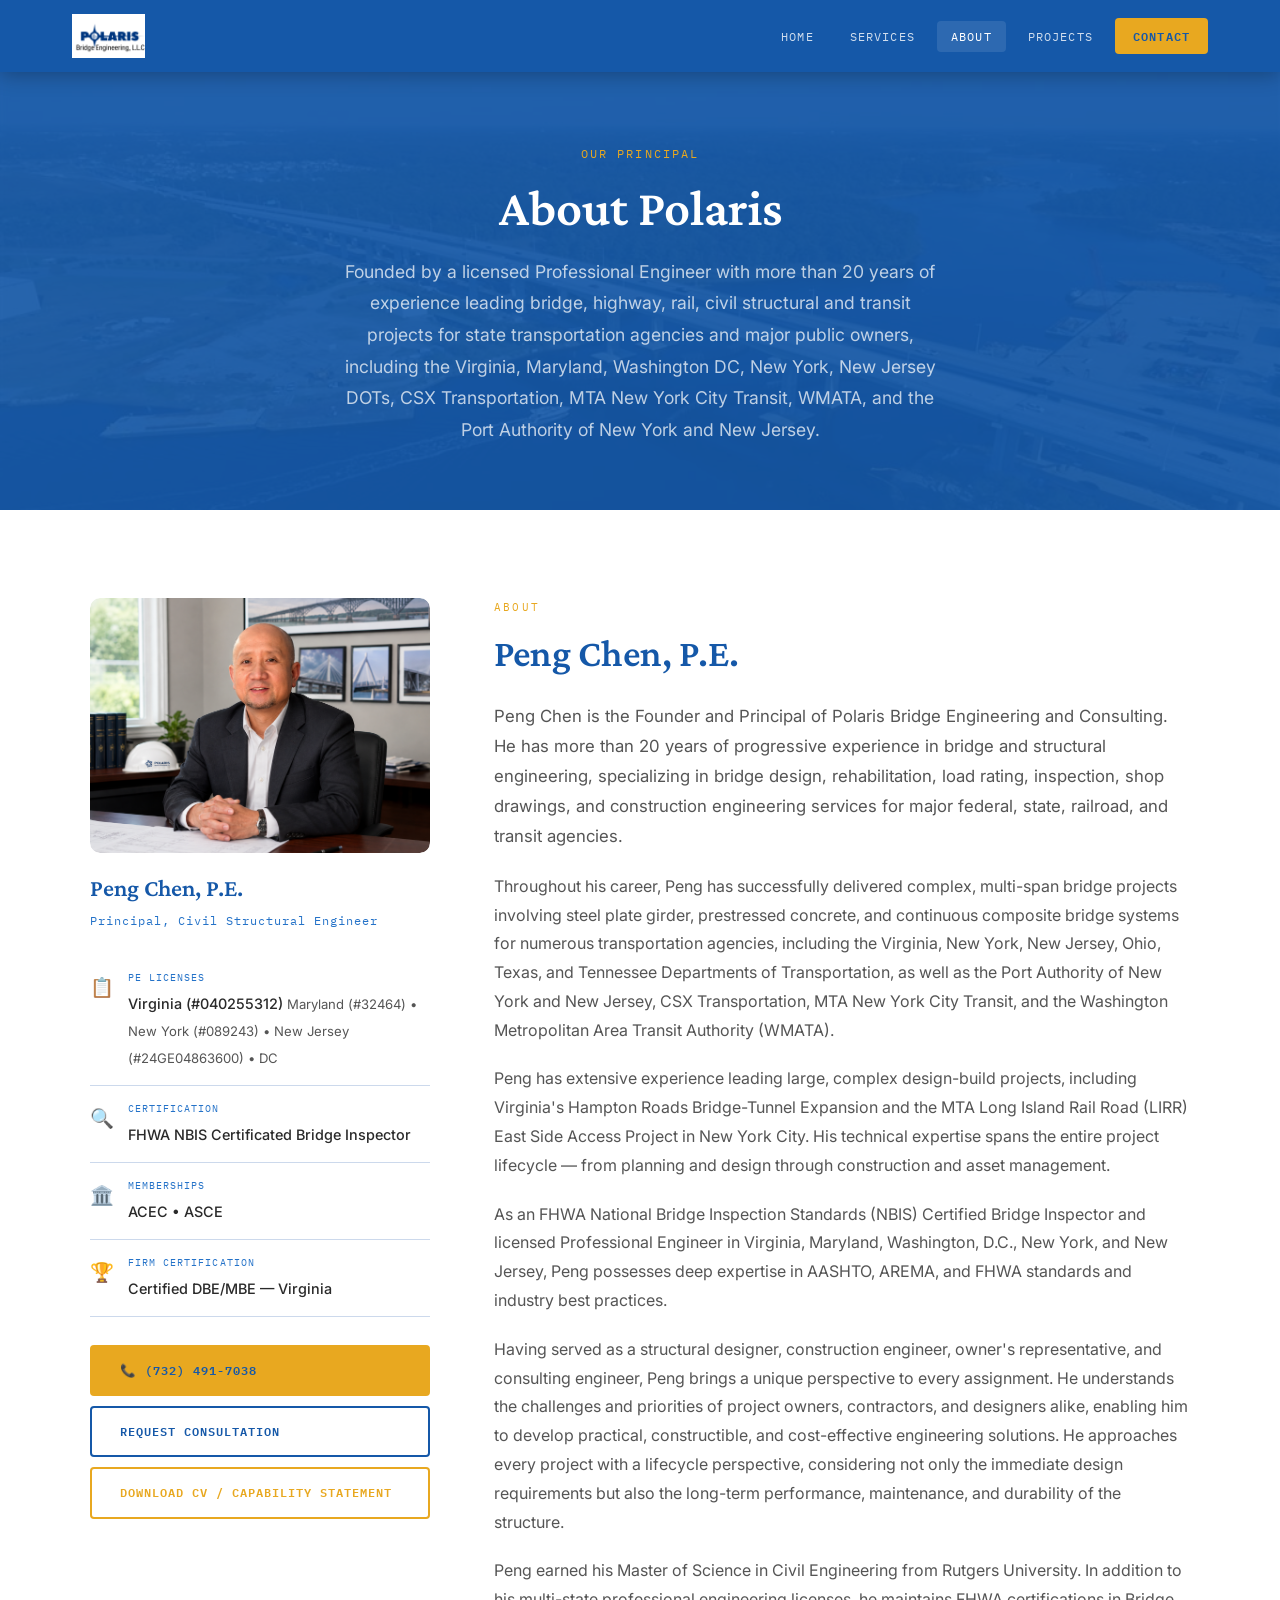
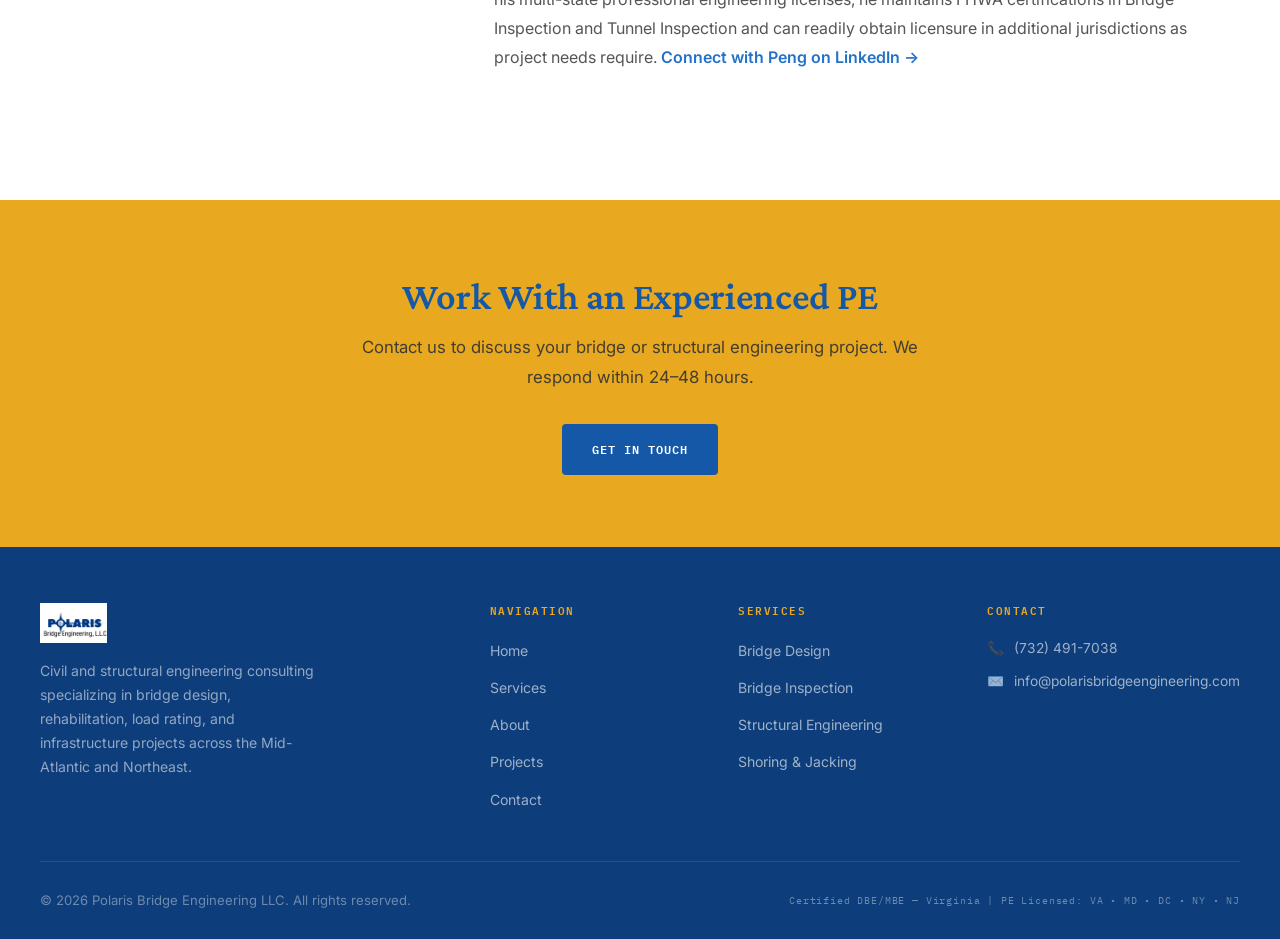
==== commit 8f4c79ba: "Add files via upload" ====
--- a/about.html
+++ b/about.html
@@ -133,7 +133,7 @@
       <div class="footer-col">
         <h4>Contact</h4>
         <div class="footer-contact-item">📞 <a href="tel:7324917038">(732) 491-7038</a></div>
-        <div class="footer-contact-item">✉️ <a href="mailto:pbengineering168@outlook.com">pbengineering168@outlook.com</a></div>
+        <div class="footer-contact-item">✉️ <a href="mailto:info@polarisbridgeengineering.com">info@polarisbridgeengineering.com</a></div>
       </div>
     </div>
     <div class="footer-bottom">
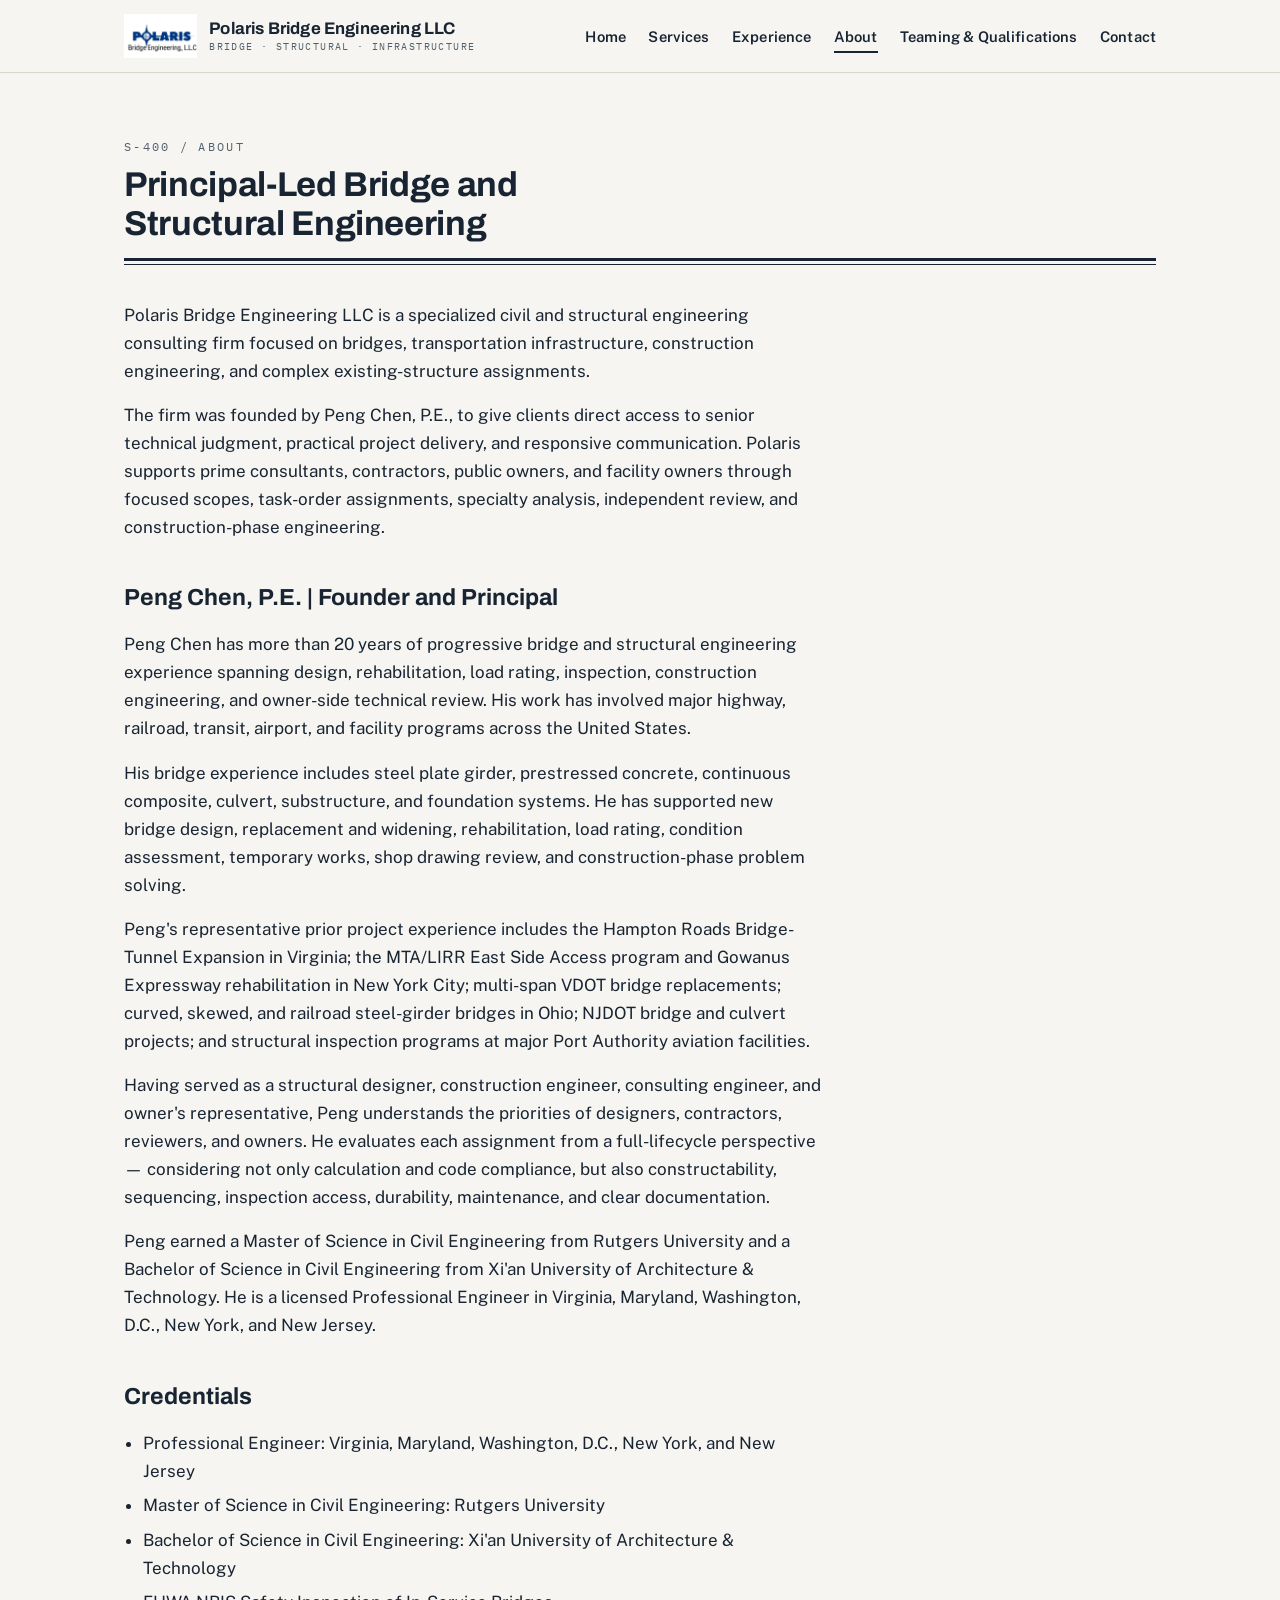
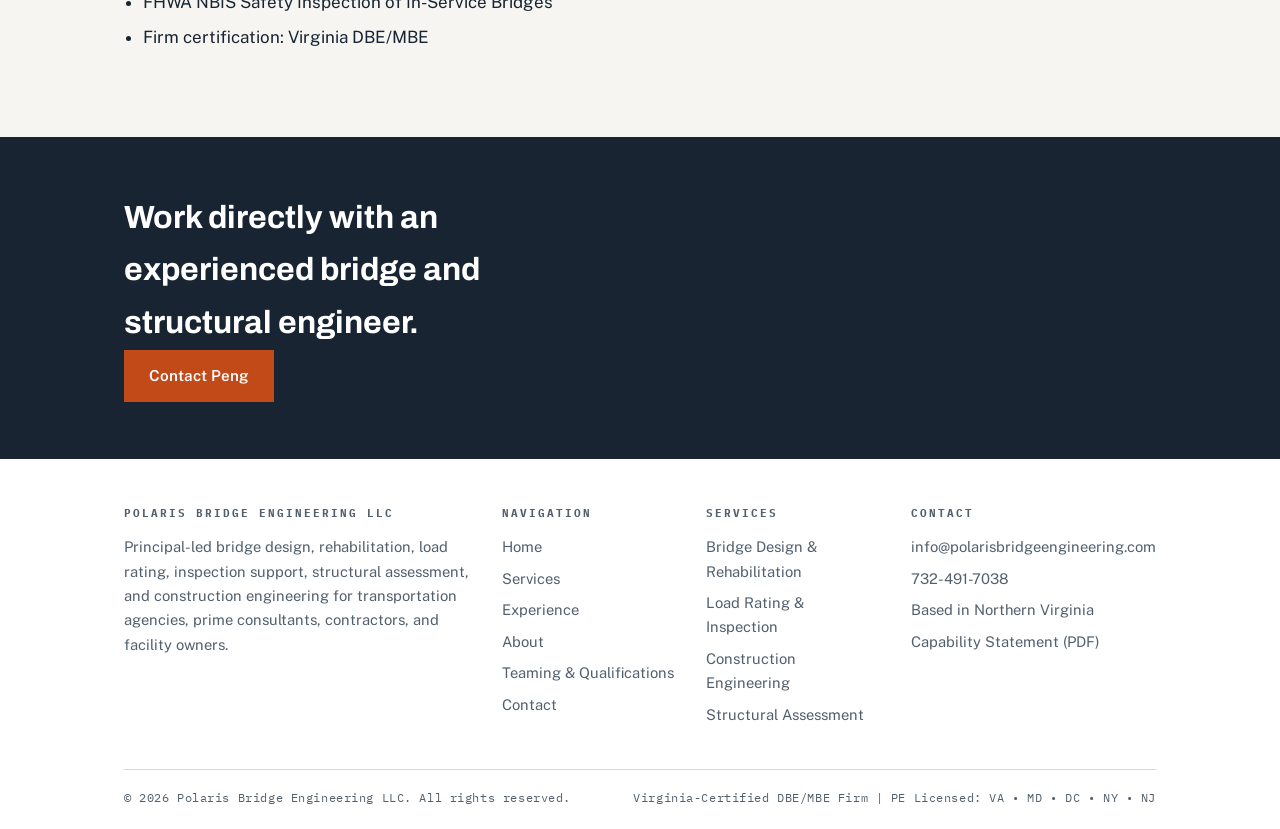
==== commit 9ca52d20: "Add files via upload" ====
--- a/about.html
+++ b/about.html
@@ -1,144 +1,134 @@
 <!DOCTYPE html>
 <html lang="en">
 <head>
-<meta charset="utf-8"/>
-<meta name="viewport" content="width=device-width, initial-scale=1.0"/>
-<title>About | Polaris Bridge Engineering LLC</title>
-<meta name="description" content="Peng Chen, P.E. — Principal and Civil Structural Engineer with 20+ years of bridge and infrastructure engineering experience."/>
-<link rel="preconnect" href="https://fonts.googleapis.com"/>
-<link crossorigin="" href="https://fonts.gstatic.com"/>
-<link href="https://fonts.googleapis.com/css2?family=IBM+Plex+Mono:wght@400;600&family=Crimson+Pro:ital,wght@0,300;0,400;0,600;1,400&family=Inter:wght@300;400;500;600&display=swap" rel="stylesheet"/>
-<link rel="stylesheet" href="styles.css"/>
+<meta charset="UTF-8">
+<meta name="viewport" content="width=device-width, initial-scale=1.0">
+<title>Peng Chen, P.E. | Polaris Bridge Engineering</title>
+<meta name="description" content="Meet Peng Chen, P.E., founder of Polaris Bridge Engineering and a bridge and structural engineer with more than 20 years of infrastructure experience.">
+<link rel="canonical" href="https://www.polarisbridgeengineering.com/about.html">
+<meta property="og:type" content="website">
+<meta property="og:site_name" content="Polaris Bridge Engineering LLC">
+<meta property="og:title" content="Peng Chen, P.E. | Polaris Bridge Engineering">
+<meta property="og:description" content="Meet Peng Chen, P.E., founder of Polaris Bridge Engineering and a bridge and structural engineer with more than 20 years of infrastructure experience.">
+<meta property="og:url" content="https://www.polarisbridgeengineering.com/about.html">
+<meta property="og:image" content="https://www.polarisbridgeengineering.com/polaris_logo.png">
+<link rel="preconnect" href="https://fonts.googleapis.com">
+<link rel="preconnect" href="https://fonts.gstatic.com" crossorigin>
+<link href="https://fonts.googleapis.com/css2?family=Archivo:wght@600;700&family=IBM+Plex+Mono:wght@400;500&family=Public+Sans:wght@400;600;700&display=swap" rel="stylesheet">
+<link rel="stylesheet" href="style.css">
 </head>
-<body class="page-offset">
+<body>
 
-<!-- Navigation -->
-<nav class="navbar">
-  <div class="nav-container">
-    <a href="index.html" class="nav-logo"><img src="polaris_logo.png" alt="Polaris Bridge Engineering LLC"/></a>
-    <button class="nav-toggle" onclick="this.nextElementSibling.classList.toggle('open')" aria-label="Menu">☰</button>
-    <ul class="nav-menu">
-      <li><a href="index.html">Home</a></li>
-      <li><a href="services.html">Services</a></li>
-      <li><a href="about.html" class="active">About</a></li>
-      <li><a href="projects.html">Projects</a></li>
-      <li><a href="contact.html" class="nav-cta">Contact</a></li>
-    </ul>
+<header class="site-header">
+  <div class="wrap">
+    <a class="brand" href="index.html">
+      <img src="polaris_logo.png" alt="Polaris Bridge Engineering LLC logo">
+      <span class="brand-name">Polaris Bridge Engineering LLC
+        <small>Bridge · Structural · Infrastructure</small>
+      </span>
+    </a>
+    <input type="checkbox" id="nav-toggle" class="nav-toggle" aria-hidden="true">
+    <label for="nav-toggle" class="nav-toggle-label" aria-label="Open menu">☰</label>
+    <nav class="primary" aria-label="Primary">
+      <ul>
+        <li><a href="index.html">Home</a></li>
+        <li><a href="services.html">Services</a></li>
+        <li><a href="experience.html">Experience</a></li>
+        <li><a href="about.html" aria-current="page">About</a></li>
+        <li><a href="teaming.html">Teaming &amp; Qualifications</a></li>
+        <li><a href="contact.html">Contact</a></li>
+      </ul>
+    </nav>
   </div>
-</nav>
+</header>
 
-<!-- Page Hero -->
-<section class="page-hero">
-  <div class="page-hero-inner">
-    <span class="page-hero-label">Our Principal</span>
-    <h1>About Polaris</h1>
-    <p>Founded by a licensed Professional Engineer with more than 20 years of experience leading bridge, highway, rail, civil structural and transit projects for state transportation agencies and major public owners, including the Virginia, Maryland, Washington DC, New York, New Jersey DOTs, CSX Transportation, MTA New York City Transit, WMATA, and the Port Authority of New York and New Jersey.</p>
-  </div>
-</section>
+<section class="block">
+  <div class="wrap">
+    <div class="sheet-head">
+      <span class="sheet-code">S-400 / About</span>
+      <h1>Principal-Led Bridge and Structural Engineering</h1>
+      <hr class="sheet-rule">
+    </div>
+    <div class="prose">
+      <p>Polaris Bridge Engineering LLC is a specialized civil and structural engineering consulting firm focused on bridges, transportation infrastructure, construction engineering, and complex existing-structure assignments.</p>
+      <p>The firm was founded by Peng Chen, P.E., to give clients direct access to senior technical judgment, practical project delivery, and responsive communication. Polaris supports prime consultants, contractors, public owners, and facility owners through focused scopes, task-order assignments, specialty analysis, independent review, and construction-phase engineering.</p>
 
-<!-- Bio Section -->
-<section class="section">
-  <div class="bio-grid">
-    <div class="bio-sidebar">
-      <div style="border-radius:var(--radius-lg);overflow:hidden;margin-bottom:20px;">
-        <img src="peng_photo.png" alt="Peng Chen, P.E." style="width:100%;height:auto;display:block;border-radius:var(--radius-lg);"/>
-      </div>
-      <h3 style="margin-bottom:6px;">Peng Chen, P.E.</h3>
-      <p style="color:var(--secondary);font-family:'IBM Plex Mono',monospace;font-size:0.78rem;letter-spacing:0.08em;margin-bottom:24px;">Principal, Civil Structural Engineer</p>
-      <div class="bio-credentials">
-        <div class="credential-item">
-          <span class="credential-icon">📋</span>
-          <div>
-            <span class="credential-label">PE Licenses</span>
-            <span class="credential-value">Virginia (#040255312)</span>
-            <span class="credential-sub">Maryland (#32464) • New York (#089243) • New Jersey (#24GE04863600) • DC</span>
-          </div>
-        </div>
-        <div class="credential-item">
-          <span class="credential-icon">🔍</span>
-          <div>
-            <span class="credential-label">Certification</span>
-            <span class="credential-value">FHWA NBIS Certificated Bridge Inspector</span>
-          </div>
-        </div>
-        <div class="credential-item">
-          <span class="credential-icon">🏛️</span>
-          <div>
-            <span class="credential-label">Memberships</span>
-            <span class="credential-value">ACEC • ASCE</span>
-          </div>
-        </div>
-        <div class="credential-item">
-          <span class="credential-icon">🏆</span>
-          <div>
-            <span class="credential-label">Firm Certification</span>
-            <span class="credential-value">Certified DBE/MBE — Virginia</span>
-          </div>
-        </div>
-      </div>
-      <div style="margin-top:28px;display:flex;flex-direction:column;gap:10px;">
-        <a href="tel:7324917038" class="btn btn-primary">📞 (732) 491-7038</a>
-        <a href="contact.html" class="btn btn-outline">Request Consultation</a>
-        <a href="Polaris_Capability_Statement.pdf" class="btn btn-accent-outline" download>Download CV / Capability Statement</a>
-      </div>
-    </div>
+      <h2>Peng Chen, P.E. | Founder and Principal</h2>
+      <p>Peng Chen has more than 20 years of progressive bridge and structural engineering experience spanning design, rehabilitation, load rating, inspection, construction engineering, and owner-side technical review. His work has involved major highway, railroad, transit, airport, and facility programs across the United States.</p>
+      <p>His bridge experience includes steel plate girder, prestressed concrete, continuous composite, culvert, substructure, and foundation systems. He has supported new bridge design, replacement and widening, rehabilitation, load rating, condition assessment, temporary works, shop drawing review, and construction-phase problem solving.</p>
+      <p>Peng's representative prior project experience includes the Hampton Roads Bridge-Tunnel Expansion in Virginia; the MTA/LIRR East Side Access program and Gowanus Expressway rehabilitation in New York City; multi-span VDOT bridge replacements; curved, skewed, and railroad steel-girder bridges in Ohio; NJDOT bridge and culvert projects; and structural inspection programs at major Port Authority aviation facilities.</p>
+      <p>Having served as a structural designer, construction engineer, consulting engineer, and owner's representative, Peng understands the priorities of designers, contractors, reviewers, and owners. He evaluates each assignment from a full-lifecycle perspective — considering not only calculation and code compliance, but also constructability, sequencing, inspection access, durability, maintenance, and clear documentation.</p>
+      <p>Peng earned a Master of Science in Civil Engineering from Rutgers University and a Bachelor of Science in Civil Engineering from Xi'an University of Architecture &amp; Technology. He is a licensed Professional Engineer in Virginia, Maryland, Washington, D.C., New York, and New Jersey.</p>
 
-    <div class="bio-content">
-      <span class="section-label">About</span>
-      <h2 style="margin-bottom:24px;">Peng Chen, P.E.</h2>
-      <p style="font-size:1.05rem;margin-bottom:20px;">Peng Chen is the Founder and Principal of Polaris Bridge Engineering and Consulting. He has more than 20 years of progressive experience in bridge and structural engineering, specializing in bridge design, rehabilitation, load rating, inspection, shop drawings, and construction engineering services for major federal, state, railroad, and transit agencies.</p>
-      <p style="margin-bottom:20px;">Throughout his career, Peng has successfully delivered complex, multi-span bridge projects involving steel plate girder, prestressed concrete, and continuous composite bridge systems for numerous transportation agencies, including the Virginia, New York, New Jersey, Ohio, Texas, and Tennessee Departments of Transportation, as well as the Port Authority of New York and New Jersey, CSX Transportation, MTA New York City Transit, and the Washington Metropolitan Area Transit Authority (WMATA).</p>
-      <p style="margin-bottom:20px;">Peng has extensive experience leading large, complex design-build projects, including Virginia's Hampton Roads Bridge-Tunnel Expansion and the MTA Long Island Rail Road (LIRR) East Side Access Project in New York City. His technical expertise spans the entire project lifecycle — from planning and design through construction and asset management.</p>
-      <p style="margin-bottom:20px;">As an FHWA National Bridge Inspection Standards (NBIS) Certified Bridge Inspector and licensed Professional Engineer in Virginia, Maryland, Washington, D.C., New York, and New Jersey, Peng possesses deep expertise in AASHTO, AREMA, and FHWA standards and industry best practices.</p>
-      <p style="margin-bottom:20px;">Having served as a structural designer, construction engineer, owner's representative, and consulting engineer, Peng brings a unique perspective to every assignment. He understands the challenges and priorities of project owners, contractors, and designers alike, enabling him to develop practical, constructible, and cost-effective engineering solutions. He approaches every project with a lifecycle perspective, considering not only the immediate design requirements but also the long-term performance, maintenance, and durability of the structure.</p>
-      <p style="margin-bottom:40px;">Peng earned his Master of Science in Civil Engineering from Rutgers University. In addition to his multi-state professional engineering licenses, he maintains FHWA certifications in Bridge Inspection and Tunnel Inspection and can readily obtain licensure in additional jurisdictions as project needs require. <a href="https://www.linkedin.com/in/chen-peng-70a7a869/" target="_blank" style="color:var(--secondary);font-weight:600;">Connect with Peng on LinkedIn →</a></p>
+      <h2>Credentials</h2>
+      <ul>
+        <li>Professional Engineer: Virginia, Maryland, Washington, D.C., New York, and New Jersey</li>
+        <li>Master of Science in Civil Engineering: Rutgers University</li>
+        <li>Bachelor of Science in Civil Engineering: Xi'an University of Architecture &amp; Technology</li>
+        <!-- TODO before publish: replace the line below with the EXACT credential title from
+             the issued FHWA/NBIS certificate or qualification record. Do not use "Certificated"
+             and do not present a training course as a federal certification unless that is the
+             certificate's actual wording. -->
+        <li>FHWA NBIS Safety Inspection of In-Service Bridges</li>
+        <!-- TODO before publish: add tunnel inspection credential ONLY if current, using the
+             exact issued title. Otherwise leave it out. -->
+        <!-- TODO before publish: optionally add the Virginia DBE/MBE certification number and
+             expiration date here once verified as publicly listed and current. -->
+        <li>Firm certification: Virginia DBE/MBE</li>
+      </ul>
     </div>
   </div>
 </section>
 
-<!-- CTA -->
-<section class="cta-banner">
-  <h2>Work With an Experienced PE</h2>
-  <p>Contact us to discuss your bridge or structural engineering project. We respond within 24–48 hours.</p>
-  <a href="contact.html" class="btn btn-primary">Get in Touch</a>
+<section class="cta-band">
+  <div class="wrap">
+    <h2>Work directly with an experienced bridge and structural engineer.</h2>
+    <div class="cta-row">
+      <a class="btn btn-primary" href="contact.html">Contact Peng</a>
+    </div>
+  </div>
 </section>
 
-<!-- Footer -->
-<footer class="footer">
-  <div class="footer-inner">
+<footer class="site-footer">
+  <div class="wrap">
     <div class="footer-grid">
       <div>
-        <div class="footer-logo"><img src="polaris_logo.png" alt="Polaris Bridge Engineering"/></div>
-        <p class="footer-desc">Civil and structural engineering consulting specializing in bridge design, rehabilitation, load rating, and infrastructure projects across the Mid-Atlantic and Northeast.</p>
+        <h4>Polaris Bridge Engineering LLC</h4>
+        <p>Principal-led bridge design, rehabilitation, load rating, inspection support, structural assessment, and construction engineering for transportation agencies, prime consultants, contractors, and facility owners.</p>
       </div>
-      <div class="footer-col">
+      <div>
         <h4>Navigation</h4>
         <ul>
           <li><a href="index.html">Home</a></li>
           <li><a href="services.html">Services</a></li>
+          <li><a href="experience.html">Experience</a></li>
           <li><a href="about.html">About</a></li>
-          <li><a href="projects.html">Projects</a></li>
+          <li><a href="teaming.html">Teaming &amp; Qualifications</a></li>
           <li><a href="contact.html">Contact</a></li>
         </ul>
       </div>
-      <div class="footer-col">
+      <div>
         <h4>Services</h4>
         <ul>
-          <li><a href="services.html#bridge">Bridge Design</a></li>
-          <li><a href="services.html#inspection">Bridge Inspection</a></li>
-          <li><a href="services.html#structural">Structural Engineering</a></li>
-          <li><a href="services.html#construction">Shoring &amp; Jacking</a></li>
+          <li><a href="services.html#design">Bridge Design &amp; Rehabilitation</a></li>
+          <li><a href="services.html#rating">Load Rating &amp; Inspection</a></li>
+          <li><a href="services.html#construction">Construction Engineering</a></li>
+          <li><a href="services.html#assessment">Structural Assessment</a></li>
         </ul>
       </div>
-      <div class="footer-col">
+      <div>
         <h4>Contact</h4>
-        <div class="footer-contact-item">📞 <a href="tel:7324917038">(732) 491-7038</a></div>
-        <div class="footer-contact-item">✉️ <a href="mailto:info@polarisbridgeengineering.com">info@polarisbridgeengineering.com</a></div>
+        <ul>
+          <li><a href="mailto:info@polarisbridgeengineering.com">info@polarisbridgeengineering.com</a></li>
+          <li><a href="tel:+17324917038">732-491-7038</a></li>
+          <li>Based in Northern Virginia</li>
+          <li><a href="Polaris_Capability_Statement.pdf">Capability Statement (PDF)</a></li>
+        </ul>
       </div>
     </div>
-    <div class="footer-bottom">
-      <p class="footer-copyright">© 2026 Polaris Bridge Engineering LLC. All rights reserved.</p>
-      <span class="footer-certs">Certified DBE/MBE — Virginia | PE Licensed: VA • MD • DC • NY • NJ</span>
+    <div class="footer-legal">
+      <span>© 2026 Polaris Bridge Engineering LLC. All rights reserved.</span>
+      <span>Virginia-Certified DBE/MBE Firm | PE Licensed: VA • MD • DC • NY • NJ</span>
     </div>
   </div>
 </footer>
--- a/style.css
+++ b/style.css
@@ -0,0 +1,263 @@
+/* ============================================================
+   Polaris Bridge Engineering LLC — site stylesheet
+   Design language: structural plan sheet. Mono "sheet codes",
+   double hairline rules, steel navy ink on drawing-paper white,
+   weathering-steel accent reserved for primary actions.
+   ============================================================ */
+
+:root {
+  --ink: #182432;        /* deep steel navy */
+  --steel: #52606E;      /* secondary text */
+  --paper: #F6F5F1;      /* plan-sheet ground */
+  --panel: #FFFFFF;
+  --rule: #D9D6CC;       /* hairlines */
+  --rule-dark: #182432;
+  --accent: #C24A18;     /* weathering steel / work-zone orange */
+  --accent-dark: #A03C11;
+  --mono: "IBM Plex Mono", ui-monospace, "SF Mono", Menlo, monospace;
+  --sans: "Public Sans", -apple-system, "Segoe UI", Arial, sans-serif;
+  --display: "Archivo", "Public Sans", Arial, sans-serif;
+  --max: 1080px;
+}
+
+* { margin: 0; padding: 0; box-sizing: border-box; }
+html { scroll-behavior: smooth; }
+@media (prefers-reduced-motion: reduce) {
+  html { scroll-behavior: auto; }
+  * { transition: none !important; animation: none !important; }
+}
+
+body {
+  font-family: var(--sans);
+  font-size: 1.0625rem;
+  line-height: 1.65;
+  color: var(--ink);
+  background: var(--paper);
+  -webkit-font-smoothing: antialiased;
+}
+
+.wrap { max-width: var(--max); margin: 0 auto; padding: 0 1.5rem; }
+
+a { color: var(--ink); }
+a:hover { color: var(--accent-dark); }
+a:focus-visible, button:focus-visible, input:focus-visible,
+select:focus-visible, textarea:focus-visible {
+  outline: 2px solid var(--accent);
+  outline-offset: 2px;
+}
+
+img { max-width: 100%; height: auto; }
+
+/* ---------- header / nav ---------- */
+.site-header {
+  background: var(--paper);
+  border-bottom: 1px solid var(--rule);
+  position: sticky; top: 0; z-index: 50;
+}
+.site-header .wrap {
+  display: flex; align-items: center; justify-content: space-between;
+  gap: 1rem; min-height: 72px;
+}
+.brand { display: flex; align-items: center; gap: .75rem; text-decoration: none; }
+.brand img { height: 44px; width: auto; }
+.brand-name {
+  font-family: var(--display); font-weight: 700; font-size: 1.05rem;
+  letter-spacing: .01em; line-height: 1.2;
+}
+.brand-name small {
+  display: block; font-family: var(--mono); font-weight: 400;
+  font-size: .62rem; letter-spacing: .14em; color: var(--steel);
+  text-transform: uppercase; margin-top: .15rem;
+}
+
+.nav-toggle { display: none; }
+.nav-toggle-label {
+  display: none; cursor: pointer; font-size: 1.6rem; line-height: 1;
+  padding: .25rem .5rem; border: 1px solid var(--rule);
+}
+nav.primary ul { display: flex; gap: 1.4rem; list-style: none; align-items: center; }
+nav.primary a {
+  text-decoration: none; font-size: .92rem; font-weight: 600;
+  letter-spacing: .01em; padding: .35rem 0;
+  border-bottom: 2px solid transparent;
+}
+nav.primary a:hover { border-bottom-color: var(--accent); color: var(--ink); }
+nav.primary a[aria-current="page"] { border-bottom-color: var(--ink); }
+
+@media (max-width: 900px) {
+  .nav-toggle-label { display: block; }
+  nav.primary {
+    display: none; position: absolute; left: 0; right: 0; top: 100%;
+    background: var(--paper); border-bottom: 1px solid var(--rule);
+  }
+  .nav-toggle:checked ~ nav.primary { display: block; }
+  nav.primary ul { flex-direction: column; align-items: stretch; gap: 0; padding: .5rem 1.5rem 1rem; }
+  nav.primary a { display: block; padding: .7rem 0; border-bottom: 1px solid var(--rule); }
+}
+
+/* ---------- hero ---------- */
+.hero { position: relative; overflow: hidden; border-bottom: 1px solid var(--rule); }
+.hero .wrap { position: relative; padding-top: 4.5rem; padding-bottom: 4rem; }
+.hero-art {
+  position: absolute; right: -40px; bottom: 0; width: 640px; max-width: 70%;
+  opacity: .5; pointer-events: none;
+}
+.eyebrow {
+  font-family: var(--mono); font-size: .72rem; letter-spacing: .22em;
+  text-transform: uppercase; color: var(--accent-dark); margin-bottom: 1.1rem;
+}
+h1 {
+  font-family: var(--display); font-weight: 700; letter-spacing: -.015em;
+  font-size: clamp(2.1rem, 4.6vw, 3.3rem); line-height: 1.08;
+  max-width: 15ch;
+}
+.hero p.lede { max-width: 56ch; margin: 1.4rem 0 1.8rem; font-size: 1.12rem; color: var(--steel); }
+.proof-line {
+  font-family: var(--mono); font-size: .78rem; letter-spacing: .04em;
+  color: var(--ink); border-top: 2px solid var(--ink); border-bottom: 1px solid var(--ink);
+  display: inline-block; padding: .55rem 0; margin-bottom: 1.9rem;
+}
+.cta-row { display: flex; flex-wrap: wrap; gap: .8rem; align-items: center; }
+.btn {
+  display: inline-block; text-decoration: none; font-weight: 600;
+  font-size: .95rem; padding: .78rem 1.5rem; border: 1px solid var(--ink);
+  transition: background .15s, color .15s;
+}
+.btn-primary { background: var(--accent); border-color: var(--accent); color: #fff; }
+.btn-primary:hover { background: var(--accent-dark); border-color: var(--accent-dark); color: #fff; }
+.btn-secondary { background: transparent; color: var(--ink); }
+.btn-secondary:hover { background: var(--ink); color: #fff; }
+.text-link { font-weight: 600; font-size: .95rem; }
+
+/* ---------- section scaffolding ---------- */
+section.block { padding: 4rem 0 4.2rem; }
+section.block.alt { background: var(--panel); border-top: 1px solid var(--rule); border-bottom: 1px solid var(--rule); }
+
+.sheet-head { margin-bottom: 2.2rem; }
+.sheet-code {
+  font-family: var(--mono); font-size: .72rem; letter-spacing: .2em;
+  text-transform: uppercase; color: var(--steel); display: block; margin-bottom: .55rem;
+}
+.sheet-head h2, .sheet-head h1 {
+  font-family: var(--display); font-weight: 700; letter-spacing: -.01em;
+  font-size: clamp(1.55rem, 3vw, 2.15rem); line-height: 1.15; max-width: 24ch;
+}
+.sheet-rule {
+  border: 0; border-top: 3px solid var(--ink); position: relative;
+  margin-top: .9rem;
+}
+.sheet-rule::after {
+  content: ""; display: block; border-top: 1px solid var(--ink); margin-top: 3px;
+}
+.sheet-head p.sub { color: var(--steel); max-width: 66ch; margin-top: 1.1rem; }
+
+/* ---------- cards & grids ---------- */
+.grid-2 { display: grid; grid-template-columns: 1fr 1fr; gap: 1.4rem; }
+.grid-4 { display: grid; grid-template-columns: repeat(4, 1fr); gap: 1.2rem; }
+@media (max-width: 900px) { .grid-4 { grid-template-columns: 1fr 1fr; } }
+@media (max-width: 620px) { .grid-2, .grid-4 { grid-template-columns: 1fr; } }
+
+.card {
+  background: var(--panel); border: 1px solid var(--rule); padding: 1.5rem 1.4rem;
+  display: flex; flex-direction: column; gap: .6rem;
+}
+section.block.alt .card { background: var(--paper); }
+.card h3 {
+  font-family: var(--display); font-size: 1.08rem; font-weight: 700; line-height: 1.3;
+}
+.card p { font-size: .95rem; color: var(--steel); }
+.card .text-link { margin-top: auto; }
+
+.kicker {
+  font-family: var(--mono); font-size: .68rem; letter-spacing: .16em;
+  text-transform: uppercase; color: var(--accent-dark);
+}
+
+/* definition-style feature list */
+.feature-list { display: grid; gap: 1.1rem; max-width: 70ch; }
+.feature-list p strong { font-family: var(--display); }
+
+/* ---------- experience / case studies ---------- */
+.case {
+  background: var(--panel); border: 1px solid var(--rule);
+  border-left: 4px solid var(--ink); padding: 1.6rem 1.6rem 1.4rem; margin-bottom: 1.3rem;
+}
+.case h3 { font-family: var(--display); font-size: 1.12rem; font-weight: 700; }
+.case .meta {
+  font-family: var(--mono); font-size: .7rem; letter-spacing: .12em;
+  text-transform: uppercase; color: var(--steel); margin: .25rem 0 .8rem;
+}
+.case dl { display: grid; grid-template-columns: 150px 1fr; row-gap: .5rem; column-gap: 1rem; }
+.case dt { font-weight: 700; font-size: .88rem; }
+.case dd { font-size: .95rem; color: var(--steel); }
+@media (max-width: 620px) { .case dl { grid-template-columns: 1fr; } .case dd { margin-bottom: .4rem; } }
+
+.attribution {
+  background: var(--panel); border: 1px solid var(--ink); padding: 1.2rem 1.4rem;
+  font-size: .9rem; color: var(--steel); margin: 1.6rem 0;
+}
+.attribution strong { color: var(--ink); font-family: var(--mono); font-size: .72rem; letter-spacing: .16em; text-transform: uppercase; display: block; margin-bottom: .4rem; }
+
+/* ---------- content typography ---------- */
+.prose { max-width: 70ch; }
+.prose h2 { font-family: var(--display); font-size: 1.45rem; margin: 2.4rem 0 .8rem; }
+.prose h3 { font-family: var(--display); font-size: 1.12rem; margin: 1.8rem 0 .5rem; }
+.prose p { margin: 0 0 1rem; }
+.prose ul { margin: 0 0 1.2rem 1.2rem; }
+.prose li { margin-bottom: .4rem; }
+.prose .standards { font-size: .9rem; color: var(--steel); font-style: italic; }
+
+/* ---------- proof bar / stats strip ---------- */
+.proof-bar {
+  display: grid; grid-template-columns: repeat(4, 1fr);
+  border-top: 3px solid var(--ink); border-bottom: 1px solid var(--ink);
+}
+.proof-bar div { padding: 1.1rem .9rem; border-left: 1px solid var(--rule); }
+.proof-bar div:first-child { border-left: 0; }
+.proof-bar .k { font-family: var(--display); font-weight: 700; font-size: 1.15rem; display: block; }
+.proof-bar .v { font-family: var(--mono); font-size: .68rem; letter-spacing: .12em; text-transform: uppercase; color: var(--steel); }
+@media (max-width: 780px) { .proof-bar { grid-template-columns: 1fr 1fr; } .proof-bar div:nth-child(3) { border-left: 0; } }
+
+/* ---------- CTA band ---------- */
+.cta-band { background: var(--ink); color: #fff; padding: 3.4rem 0; }
+.cta-band h2 { font-family: var(--display); font-size: clamp(1.5rem, 3vw, 2rem); max-width: 22ch; }
+.cta-band p { color: #B9C2CC; max-width: 62ch; margin: .9rem 0 1.6rem; }
+.cta-band .btn-secondary { color: #fff; border-color: #fff; }
+.cta-band .btn-secondary:hover { background: #fff; color: var(--ink); }
+
+/* ---------- forms ---------- */
+form.inquiry { display: grid; gap: 1.1rem; max-width: 640px; }
+.field label { display: block; font-weight: 600; font-size: .9rem; margin-bottom: .3rem; }
+.field .req { color: var(--accent-dark); }
+.field input, .field select, .field textarea {
+  width: 100%; font: inherit; font-size: .98rem; padding: .65rem .75rem;
+  border: 1px solid var(--steel); background: var(--panel); color: var(--ink);
+}
+.field textarea { min-height: 140px; resize: vertical; }
+.form-note { font-size: .85rem; color: var(--steel); }
+.form-status { display: none; padding: .9rem 1.1rem; font-size: .95rem; border: 1px solid; }
+.form-status.ok { display: block; border-color: #2E6B3F; background: #EAF3EC; color: #23532F; }
+.form-status.err { display: block; border-color: var(--accent-dark); background: #F8ECE5; color: var(--accent-dark); }
+
+/* ---------- footer (title block) ---------- */
+.site-footer { background: var(--panel); border-top: 3px solid var(--ink); margin-top: 0; }
+.footer-grid {
+  display: grid; grid-template-columns: 2fr 1fr 1fr 1.2fr; gap: 2rem;
+  padding: 2.8rem 0 2.2rem;
+}
+@media (max-width: 900px) { .footer-grid { grid-template-columns: 1fr 1fr; } }
+@media (max-width: 620px) { .footer-grid { grid-template-columns: 1fr; } }
+.site-footer h4 {
+  font-family: var(--mono); font-size: .7rem; letter-spacing: .18em;
+  text-transform: uppercase; color: var(--steel); margin-bottom: .8rem;
+}
+.site-footer p, .site-footer li, .site-footer a { font-size: .92rem; color: var(--steel); }
+.site-footer ul { list-style: none; }
+.site-footer li { margin-bottom: .45rem; }
+.site-footer a { text-decoration: none; }
+.site-footer a:hover { color: var(--accent-dark); text-decoration: underline; }
+.footer-legal {
+  border-top: 1px solid var(--rule); padding: 1.1rem 0 1.4rem;
+  font-family: var(--mono); font-size: .72rem; letter-spacing: .05em; color: var(--steel);
+  display: flex; flex-wrap: wrap; gap: .4rem 2rem; justify-content: space-between;
+}
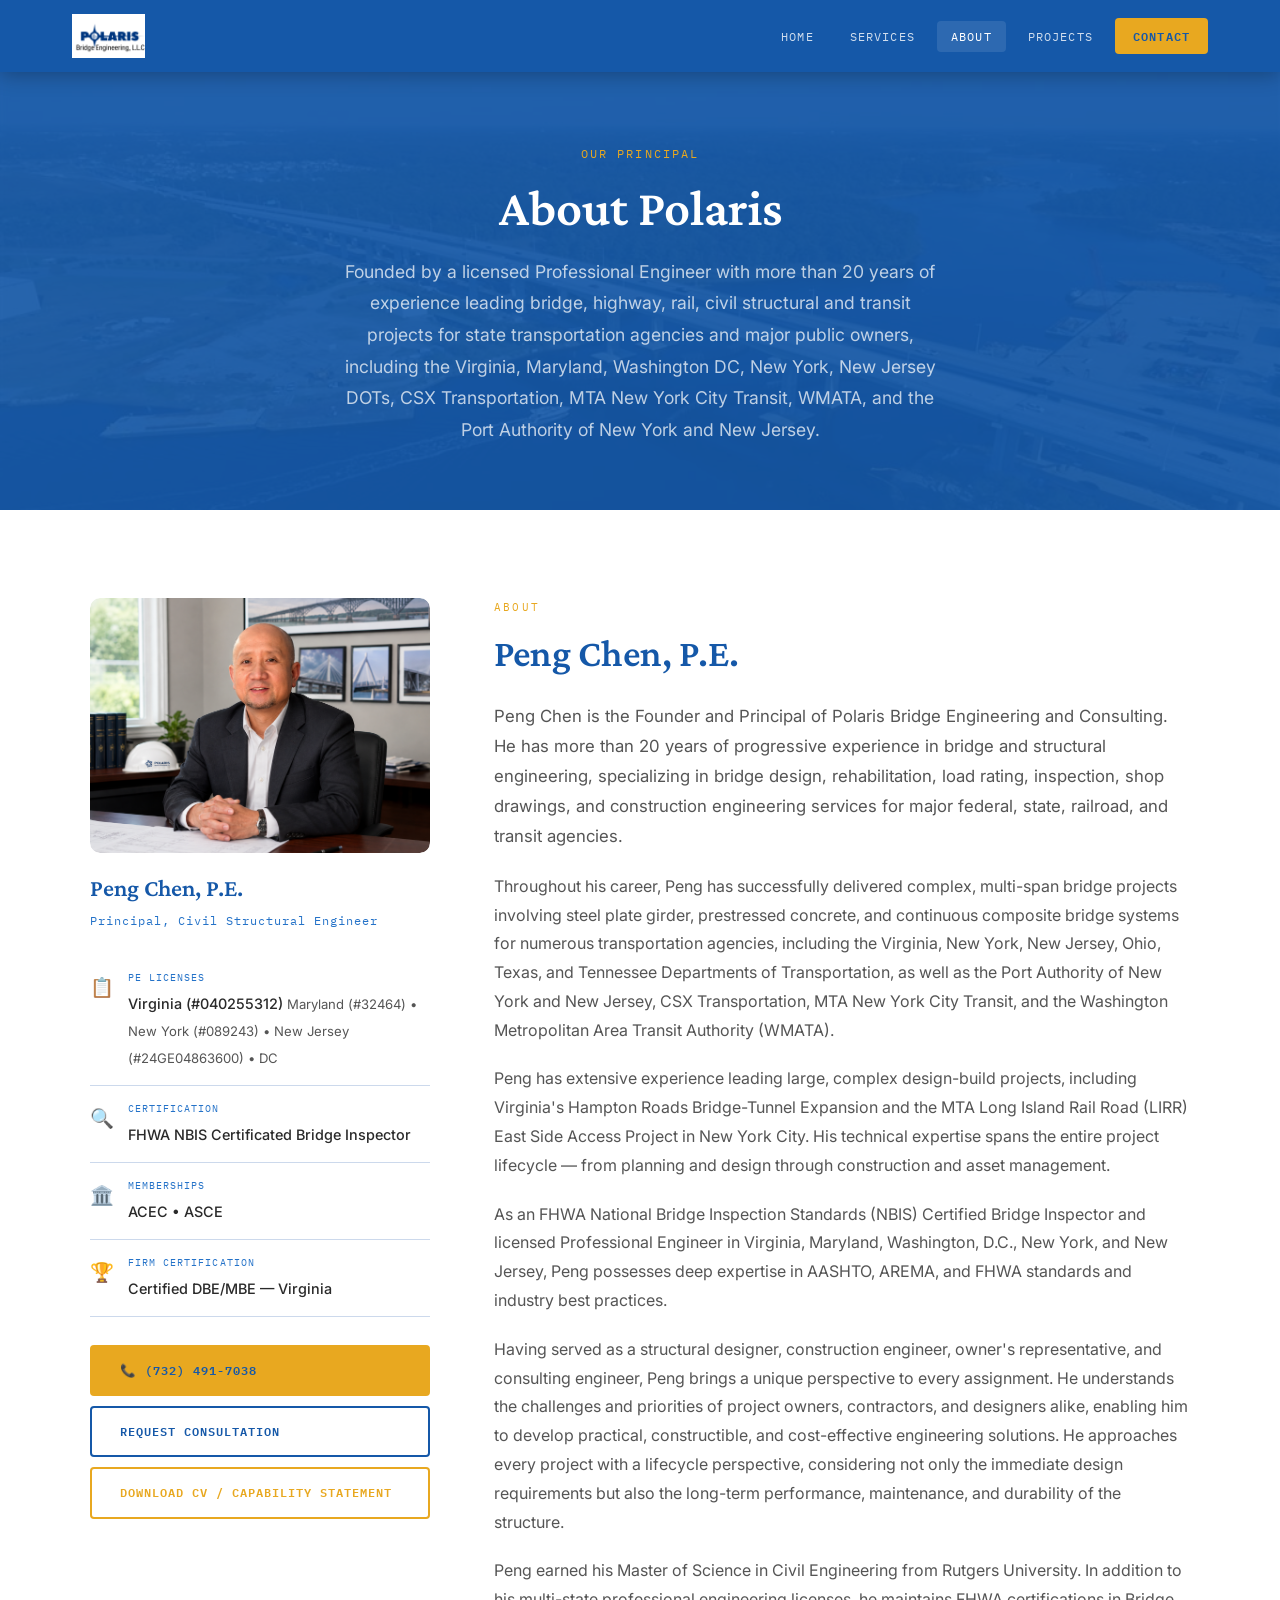
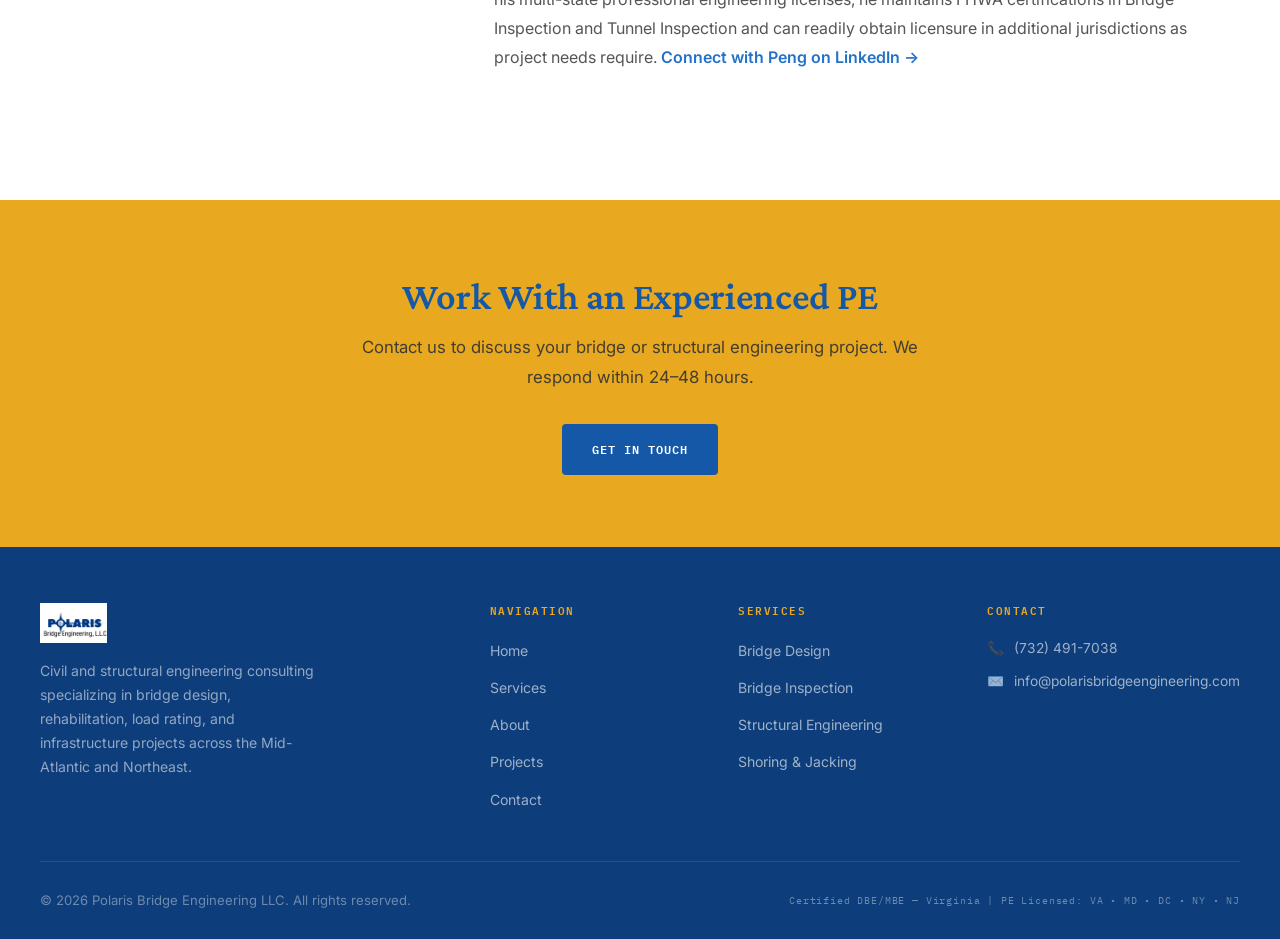
==== commit 84f66ad8: "Add files via upload" ====
--- a/about.html
+++ b/about.html
@@ -1,134 +1,144 @@
 <!DOCTYPE html>
 <html lang="en">
 <head>
-<meta charset="UTF-8">
-<meta name="viewport" content="width=device-width, initial-scale=1.0">
-<title>Peng Chen, P.E. | Polaris Bridge Engineering</title>
-<meta name="description" content="Meet Peng Chen, P.E., founder of Polaris Bridge Engineering and a bridge and structural engineer with more than 20 years of infrastructure experience.">
-<link rel="canonical" href="https://www.polarisbridgeengineering.com/about.html">
-<meta property="og:type" content="website">
-<meta property="og:site_name" content="Polaris Bridge Engineering LLC">
-<meta property="og:title" content="Peng Chen, P.E. | Polaris Bridge Engineering">
-<meta property="og:description" content="Meet Peng Chen, P.E., founder of Polaris Bridge Engineering and a bridge and structural engineer with more than 20 years of infrastructure experience.">
-<meta property="og:url" content="https://www.polarisbridgeengineering.com/about.html">
-<meta property="og:image" content="https://www.polarisbridgeengineering.com/polaris_logo.png">
-<link rel="preconnect" href="https://fonts.googleapis.com">
-<link rel="preconnect" href="https://fonts.gstatic.com" crossorigin>
-<link href="https://fonts.googleapis.com/css2?family=Archivo:wght@600;700&family=IBM+Plex+Mono:wght@400;500&family=Public+Sans:wght@400;600;700&display=swap" rel="stylesheet">
-<link rel="stylesheet" href="style.css">
+<meta charset="utf-8"/>
+<meta name="viewport" content="width=device-width, initial-scale=1.0"/>
+<title>About | Polaris Bridge Engineering LLC</title>
+<meta name="description" content="Peng Chen, P.E. — Principal and Civil Structural Engineer with 20+ years of bridge and infrastructure engineering experience."/>
+<link rel="preconnect" href="https://fonts.googleapis.com"/>
+<link crossorigin="" href="https://fonts.gstatic.com"/>
+<link href="https://fonts.googleapis.com/css2?family=IBM+Plex+Mono:wght@400;600&family=Crimson+Pro:ital,wght@0,300;0,400;0,600;1,400&family=Inter:wght@300;400;500;600&display=swap" rel="stylesheet"/>
+<link rel="stylesheet" href="styles.css"/>
 </head>
-<body>
+<body class="page-offset">
 
-<header class="site-header">
-  <div class="wrap">
-    <a class="brand" href="index.html">
-      <img src="polaris_logo.png" alt="Polaris Bridge Engineering LLC logo">
-      <span class="brand-name">Polaris Bridge Engineering LLC
-        <small>Bridge · Structural · Infrastructure</small>
-      </span>
-    </a>
-    <input type="checkbox" id="nav-toggle" class="nav-toggle" aria-hidden="true">
-    <label for="nav-toggle" class="nav-toggle-label" aria-label="Open menu">☰</label>
-    <nav class="primary" aria-label="Primary">
-      <ul>
-        <li><a href="index.html">Home</a></li>
-        <li><a href="services.html">Services</a></li>
-        <li><a href="experience.html">Experience</a></li>
-        <li><a href="about.html" aria-current="page">About</a></li>
-        <li><a href="teaming.html">Teaming &amp; Qualifications</a></li>
-        <li><a href="contact.html">Contact</a></li>
-      </ul>
-    </nav>
+<!-- Navigation -->
+<nav class="navbar">
+  <div class="nav-container">
+    <a href="index.html" class="nav-logo"><img src="polaris_logo.png" alt="Polaris Bridge Engineering LLC"/></a>
+    <button class="nav-toggle" onclick="this.nextElementSibling.classList.toggle('open')" aria-label="Menu">☰</button>
+    <ul class="nav-menu">
+      <li><a href="index.html">Home</a></li>
+      <li><a href="services.html">Services</a></li>
+      <li><a href="about.html" class="active">About</a></li>
+      <li><a href="projects.html">Projects</a></li>
+      <li><a href="contact.html" class="nav-cta">Contact</a></li>
+    </ul>
   </div>
-</header>
+</nav>
 
-<section class="block">
-  <div class="wrap">
-    <div class="sheet-head">
-      <span class="sheet-code">S-400 / About</span>
-      <h1>Principal-Led Bridge and Structural Engineering</h1>
-      <hr class="sheet-rule">
+<!-- Page Hero -->
+<section class="page-hero">
+  <div class="page-hero-inner">
+    <span class="page-hero-label">Our Principal</span>
+    <h1>About Polaris</h1>
+    <p>Founded by a licensed Professional Engineer with more than 20 years of experience leading bridge, highway, rail, civil structural and transit projects for state transportation agencies and major public owners, including the Virginia, Maryland, Washington DC, New York, New Jersey DOTs, CSX Transportation, MTA New York City Transit, WMATA, and the Port Authority of New York and New Jersey.</p>
+  </div>
+</section>
+
+<!-- Bio Section -->
+<section class="section">
+  <div class="bio-grid">
+    <div class="bio-sidebar">
+      <div style="border-radius:var(--radius-lg);overflow:hidden;margin-bottom:20px;">
+        <img src="peng_photo.png" alt="Peng Chen, P.E." style="width:100%;height:auto;display:block;border-radius:var(--radius-lg);"/>
+      </div>
+      <h3 style="margin-bottom:6px;">Peng Chen, P.E.</h3>
+      <p style="color:var(--secondary);font-family:'IBM Plex Mono',monospace;font-size:0.78rem;letter-spacing:0.08em;margin-bottom:24px;">Principal, Civil Structural Engineer</p>
+      <div class="bio-credentials">
+        <div class="credential-item">
+          <span class="credential-icon">📋</span>
+          <div>
+            <span class="credential-label">PE Licenses</span>
+            <span class="credential-value">Virginia (#040255312)</span>
+            <span class="credential-sub">Maryland (#32464) • New York (#089243) • New Jersey (#24GE04863600) • DC</span>
+          </div>
+        </div>
+        <div class="credential-item">
+          <span class="credential-icon">🔍</span>
+          <div>
+            <span class="credential-label">Certification</span>
+            <span class="credential-value">FHWA NBIS Certificated Bridge Inspector</span>
+          </div>
+        </div>
+        <div class="credential-item">
+          <span class="credential-icon">🏛️</span>
+          <div>
+            <span class="credential-label">Memberships</span>
+            <span class="credential-value">ACEC • ASCE</span>
+          </div>
+        </div>
+        <div class="credential-item">
+          <span class="credential-icon">🏆</span>
+          <div>
+            <span class="credential-label">Firm Certification</span>
+            <span class="credential-value">Certified DBE/MBE — Virginia</span>
+          </div>
+        </div>
+      </div>
+      <div style="margin-top:28px;display:flex;flex-direction:column;gap:10px;">
+        <a href="tel:7324917038" class="btn btn-primary">📞 (732) 491-7038</a>
+        <a href="contact.html" class="btn btn-outline">Request Consultation</a>
+        <a href="Polaris_Capability_Statement.pdf" class="btn btn-accent-outline" download>Download CV / Capability Statement</a>
+      </div>
     </div>
-    <div class="prose">
-      <p>Polaris Bridge Engineering LLC is a specialized civil and structural engineering consulting firm focused on bridges, transportation infrastructure, construction engineering, and complex existing-structure assignments.</p>
-      <p>The firm was founded by Peng Chen, P.E., to give clients direct access to senior technical judgment, practical project delivery, and responsive communication. Polaris supports prime consultants, contractors, public owners, and facility owners through focused scopes, task-order assignments, specialty analysis, independent review, and construction-phase engineering.</p>
 
-      <h2>Peng Chen, P.E. | Founder and Principal</h2>
-      <p>Peng Chen has more than 20 years of progressive bridge and structural engineering experience spanning design, rehabilitation, load rating, inspection, construction engineering, and owner-side technical review. His work has involved major highway, railroad, transit, airport, and facility programs across the United States.</p>
-      <p>His bridge experience includes steel plate girder, prestressed concrete, continuous composite, culvert, substructure, and foundation systems. He has supported new bridge design, replacement and widening, rehabilitation, load rating, condition assessment, temporary works, shop drawing review, and construction-phase problem solving.</p>
-      <p>Peng's representative prior project experience includes the Hampton Roads Bridge-Tunnel Expansion in Virginia; the MTA/LIRR East Side Access program and Gowanus Expressway rehabilitation in New York City; multi-span VDOT bridge replacements; curved, skewed, and railroad steel-girder bridges in Ohio; NJDOT bridge and culvert projects; and structural inspection programs at major Port Authority aviation facilities.</p>
-      <p>Having served as a structural designer, construction engineer, consulting engineer, and owner's representative, Peng understands the priorities of designers, contractors, reviewers, and owners. He evaluates each assignment from a full-lifecycle perspective — considering not only calculation and code compliance, but also constructability, sequencing, inspection access, durability, maintenance, and clear documentation.</p>
-      <p>Peng earned a Master of Science in Civil Engineering from Rutgers University and a Bachelor of Science in Civil Engineering from Xi'an University of Architecture &amp; Technology. He is a licensed Professional Engineer in Virginia, Maryland, Washington, D.C., New York, and New Jersey.</p>
-
-      <h2>Credentials</h2>
-      <ul>
-        <li>Professional Engineer: Virginia, Maryland, Washington, D.C., New York, and New Jersey</li>
-        <li>Master of Science in Civil Engineering: Rutgers University</li>
-        <li>Bachelor of Science in Civil Engineering: Xi'an University of Architecture &amp; Technology</li>
-        <!-- TODO before publish: replace the line below with the EXACT credential title from
-             the issued FHWA/NBIS certificate or qualification record. Do not use "Certificated"
-             and do not present a training course as a federal certification unless that is the
-             certificate's actual wording. -->
-        <li>FHWA NBIS Safety Inspection of In-Service Bridges</li>
-        <!-- TODO before publish: add tunnel inspection credential ONLY if current, using the
-             exact issued title. Otherwise leave it out. -->
-        <!-- TODO before publish: optionally add the Virginia DBE/MBE certification number and
-             expiration date here once verified as publicly listed and current. -->
-        <li>Firm certification: Virginia DBE/MBE</li>
-      </ul>
+    <div class="bio-content">
+      <span class="section-label">About</span>
+      <h2 style="margin-bottom:24px;">Peng Chen, P.E.</h2>
+      <p style="font-size:1.05rem;margin-bottom:20px;">Peng Chen is the Founder and Principal of Polaris Bridge Engineering and Consulting. He has more than 20 years of progressive experience in bridge and structural engineering, specializing in bridge design, rehabilitation, load rating, inspection, shop drawings, and construction engineering services for major federal, state, railroad, and transit agencies.</p>
+      <p style="margin-bottom:20px;">Throughout his career, Peng has successfully delivered complex, multi-span bridge projects involving steel plate girder, prestressed concrete, and continuous composite bridge systems for numerous transportation agencies, including the Virginia, New York, New Jersey, Ohio, Texas, and Tennessee Departments of Transportation, as well as the Port Authority of New York and New Jersey, CSX Transportation, MTA New York City Transit, and the Washington Metropolitan Area Transit Authority (WMATA).</p>
+      <p style="margin-bottom:20px;">Peng has extensive experience leading large, complex design-build projects, including Virginia's Hampton Roads Bridge-Tunnel Expansion and the MTA Long Island Rail Road (LIRR) East Side Access Project in New York City. His technical expertise spans the entire project lifecycle — from planning and design through construction and asset management.</p>
+      <p style="margin-bottom:20px;">As an FHWA National Bridge Inspection Standards (NBIS) Certified Bridge Inspector and licensed Professional Engineer in Virginia, Maryland, Washington, D.C., New York, and New Jersey, Peng possesses deep expertise in AASHTO, AREMA, and FHWA standards and industry best practices.</p>
+      <p style="margin-bottom:20px;">Having served as a structural designer, construction engineer, owner's representative, and consulting engineer, Peng brings a unique perspective to every assignment. He understands the challenges and priorities of project owners, contractors, and designers alike, enabling him to develop practical, constructible, and cost-effective engineering solutions. He approaches every project with a lifecycle perspective, considering not only the immediate design requirements but also the long-term performance, maintenance, and durability of the structure.</p>
+      <p style="margin-bottom:40px;">Peng earned his Master of Science in Civil Engineering from Rutgers University. In addition to his multi-state professional engineering licenses, he maintains FHWA certifications in Bridge Inspection and Tunnel Inspection and can readily obtain licensure in additional jurisdictions as project needs require. <a href="https://www.linkedin.com/in/chen-peng-70a7a869/" target="_blank" style="color:var(--secondary);font-weight:600;">Connect with Peng on LinkedIn →</a></p>
     </div>
   </div>
 </section>
 
-<section class="cta-band">
-  <div class="wrap">
-    <h2>Work directly with an experienced bridge and structural engineer.</h2>
-    <div class="cta-row">
-      <a class="btn btn-primary" href="contact.html">Contact Peng</a>
-    </div>
-  </div>
+<!-- CTA -->
+<section class="cta-banner">
+  <h2>Work With an Experienced PE</h2>
+  <p>Contact us to discuss your bridge or structural engineering project. We respond within 24–48 hours.</p>
+  <a href="contact.html" class="btn btn-primary">Get in Touch</a>
 </section>
 
-<footer class="site-footer">
-  <div class="wrap">
+<!-- Footer -->
+<footer class="footer">
+  <div class="footer-inner">
     <div class="footer-grid">
       <div>
-        <h4>Polaris Bridge Engineering LLC</h4>
-        <p>Principal-led bridge design, rehabilitation, load rating, inspection support, structural assessment, and construction engineering for transportation agencies, prime consultants, contractors, and facility owners.</p>
+        <div class="footer-logo"><img src="polaris_logo.png" alt="Polaris Bridge Engineering"/></div>
+        <p class="footer-desc">Civil and structural engineering consulting specializing in bridge design, rehabilitation, load rating, and infrastructure projects across the Mid-Atlantic and Northeast.</p>
       </div>
-      <div>
+      <div class="footer-col">
         <h4>Navigation</h4>
         <ul>
           <li><a href="index.html">Home</a></li>
           <li><a href="services.html">Services</a></li>
-          <li><a href="experience.html">Experience</a></li>
           <li><a href="about.html">About</a></li>
-          <li><a href="teaming.html">Teaming &amp; Qualifications</a></li>
+          <li><a href="projects.html">Projects</a></li>
           <li><a href="contact.html">Contact</a></li>
         </ul>
       </div>
-      <div>
+      <div class="footer-col">
         <h4>Services</h4>
         <ul>
-          <li><a href="services.html#design">Bridge Design &amp; Rehabilitation</a></li>
-          <li><a href="services.html#rating">Load Rating &amp; Inspection</a></li>
-          <li><a href="services.html#construction">Construction Engineering</a></li>
-          <li><a href="services.html#assessment">Structural Assessment</a></li>
+          <li><a href="services.html#bridge">Bridge Design</a></li>
+          <li><a href="services.html#inspection">Bridge Inspection</a></li>
+          <li><a href="services.html#structural">Structural Engineering</a></li>
+          <li><a href="services.html#construction">Shoring &amp; Jacking</a></li>
         </ul>
       </div>
-      <div>
+      <div class="footer-col">
         <h4>Contact</h4>
-        <ul>
-          <li><a href="mailto:info@polarisbridgeengineering.com">info@polarisbridgeengineering.com</a></li>
-          <li><a href="tel:+17324917038">732-491-7038</a></li>
-          <li>Based in Northern Virginia</li>
-          <li><a href="Polaris_Capability_Statement.pdf">Capability Statement (PDF)</a></li>
-        </ul>
+        <div class="footer-contact-item">📞 <a href="tel:7324917038">(732) 491-7038</a></div>
+        <div class="footer-contact-item">✉️ <a href="mailto:info@polarisbridgeengineering.com">info@polarisbridgeengineering.com</a></div>
       </div>
     </div>
-    <div class="footer-legal">
-      <span>© 2026 Polaris Bridge Engineering LLC. All rights reserved.</span>
-      <span>Virginia-Certified DBE/MBE Firm | PE Licensed: VA • MD • DC • NY • NJ</span>
+    <div class="footer-bottom">
+      <p class="footer-copyright">© 2026 Polaris Bridge Engineering LLC. All rights reserved.</p>
+      <span class="footer-certs">Certified DBE/MBE — Virginia | PE Licensed: VA • MD • DC • NY • NJ</span>
     </div>
   </div>
 </footer>
--- a/styles.css
+++ b/styles.css
@@ -0,0 +1,678 @@
+/* ============================================================
+   POLARIS BRIDGE ENGINEERING LLC — Shared Stylesheet
+   ============================================================ */
+
+@import url('https://fonts.googleapis.com/css2?family=IBM+Plex+Mono:wght@400;600&family=Crimson+Pro:ital,wght@0,300;0,400;0,600;1,400&family=Inter:wght@300;400;500;600&display=swap');
+
+/* --- Variables --- */
+:root {
+  --primary:       #1558a8;
+  --primary-dark:  #0d3d7a;
+  --secondary:     #2472c8;
+  --accent:        #e8a820;
+  --accent-light:  #f5c84a;
+  --light:         #f0f5fc;
+  --white:         #ffffff;
+  --text:          #2a2a2a;
+  --text-light:    #555555;
+  --border:        #ccd9ec;
+  --shadow:        0 4px 20px rgba(0,0,0,0.08);
+  --shadow-lg:     0 12px 48px rgba(0,0,0,0.14);
+  --radius:        4px;
+  --radius-lg:     10px;
+  --transition:    all 0.3s ease;
+  --nav-height:    72px;
+}
+
+/* --- Reset --- */
+*, *::before, *::after { box-sizing: border-box; margin: 0; padding: 0; }
+html { scroll-behavior: smooth; }
+body {
+  font-family: 'Inter', sans-serif;
+  color: var(--text);
+  background: var(--white);
+  line-height: 1.7;
+  font-size: 16px;
+}
+img { max-width: 100%; height: auto; display: block; }
+a { color: inherit; text-decoration: none; }
+ul { list-style: none; }
+
+/* --- Typography --- */
+h1, h2, h3, h4 {
+  font-family: 'Crimson Pro', serif;
+  font-weight: 600;
+  line-height: 1.25;
+  color: var(--primary);
+}
+h1 { font-size: clamp(2rem, 5vw, 3.2rem); }
+h2 { font-size: clamp(1.6rem, 3vw, 2.4rem); }
+h3 { font-size: clamp(1.2rem, 2vw, 1.5rem); }
+p  { color: var(--text-light); line-height: 1.8; }
+
+/* --- Buttons --- */
+.btn {
+  display: inline-flex;
+  align-items: center;
+  gap: 8px;
+  padding: 13px 28px;
+  border-radius: var(--radius);
+  font-family: 'IBM Plex Mono', monospace;
+  font-size: 0.78rem;
+  font-weight: 600;
+  letter-spacing: 0.08em;
+  text-transform: uppercase;
+  cursor: pointer;
+  border: 2px solid transparent;
+  transition: var(--transition);
+  white-space: nowrap;
+}
+.btn-primary { background: var(--accent); color: var(--primary); border-color: var(--accent); }
+.btn-primary:hover { background: var(--accent-light); border-color: var(--accent-light); transform: translateY(-2px); }
+.btn-secondary { background: transparent; color: var(--white); border-color: rgba(255,255,255,0.6); }
+.btn-secondary:hover { background: rgba(255,255,255,0.15); border-color: var(--white); }
+.btn-outline { background: transparent; color: var(--primary); border-color: var(--primary); }
+.btn-outline:hover { background: var(--primary); color: var(--white); }
+.btn-accent-outline { background: transparent; color: var(--accent); border-color: var(--accent); }
+.btn-accent-outline:hover { background: var(--accent); color: var(--primary); }
+
+/* --- Navigation --- */
+.navbar {
+  position: fixed;
+  top: 0; left: 0; right: 0;
+  z-index: 1000;
+  background: var(--primary);
+  height: var(--nav-height);
+  display: flex;
+  align-items: center;
+  box-shadow: 0 2px 20px rgba(0,0,0,0.3);
+}
+.nav-container {
+  max-width: 1200px;
+  width: 100%;
+  margin: 0 auto;
+  padding: 0 32px;
+  display: flex;
+  align-items: center;
+  justify-content: space-between;
+}
+.nav-logo img { height: 44px; width: auto; }
+.nav-logo span {
+  font-family: 'Crimson Pro', serif;
+  font-size: 1.1rem;
+  color: var(--white);
+  font-weight: 600;
+}
+.nav-menu {
+  display: flex;
+  align-items: center;
+  gap: 8px;
+}
+.nav-menu li a {
+  font-family: 'IBM Plex Mono', monospace;
+  font-size: 0.72rem;
+  letter-spacing: 0.1em;
+  text-transform: uppercase;
+  color: rgba(255,255,255,0.8);
+  padding: 8px 14px;
+  border-radius: var(--radius);
+  transition: var(--transition);
+}
+.nav-menu li a:hover,
+.nav-menu li a.active { color: var(--white); background: rgba(255,255,255,0.1); }
+.nav-menu li a.nav-cta {
+  background: var(--accent);
+  color: var(--primary);
+  font-weight: 600;
+  padding: 8px 18px;
+}
+.nav-menu li a.nav-cta:hover { background: var(--accent-light); }
+.nav-toggle {
+  display: none;
+  background: none;
+  border: none;
+  color: var(--white);
+  font-size: 1.5rem;
+  cursor: pointer;
+  padding: 4px;
+}
+
+/* --- Page offset for fixed nav --- */
+.page-offset { padding-top: var(--nav-height); }
+
+/* --- Page Hero (inner pages) --- */
+.page-hero {
+  background: var(--primary);
+  padding: 72px 32px 64px;
+  text-align: center;
+  position: relative;
+  overflow: hidden;
+}
+.page-hero::before {
+  content: '';
+  position: absolute;
+  inset: 0;
+  background: url('bridge_design.jpg') center/cover no-repeat;
+  opacity: 0.08;
+}
+.page-hero-inner { position: relative; max-width: 800px; margin: 0 auto; }
+.page-hero-label {
+  font-family: 'IBM Plex Mono', monospace;
+  font-size: 0.72rem;
+  letter-spacing: 0.18em;
+  text-transform: uppercase;
+  color: var(--accent);
+  display: block;
+  margin-bottom: 12px;
+}
+.page-hero h1 { color: var(--white); margin-bottom: 16px; }
+.page-hero p { color: rgba(255,255,255,0.72); font-size: 1.1rem; max-width: 600px; margin: 0 auto; }
+
+/* --- Sections --- */
+.section { padding: 88px 32px; }
+.section-alt { background: var(--light); }
+.section-dark { background: var(--primary); }
+.section-inner { max-width: 1200px; margin: 0 auto; }
+.section-header { text-align: center; margin-bottom: 56px; }
+.section-label {
+  font-family: 'IBM Plex Mono', monospace;
+  font-size: 0.7rem;
+  letter-spacing: 0.2em;
+  text-transform: uppercase;
+  color: var(--accent);
+  display: block;
+  margin-bottom: 12px;
+}
+.section-header h2 { margin-bottom: 16px; }
+.section-header p { max-width: 600px; margin: 0 auto; font-size: 1.05rem; }
+
+/* --- Grids --- */
+.grid-3 { display: grid; grid-template-columns: repeat(3, 1fr); gap: 28px; }
+.grid-2 { display: grid; grid-template-columns: repeat(2, 1fr); gap: 40px; }
+.grid-4 { display: grid; grid-template-columns: repeat(4, 1fr); gap: 24px; }
+.grid-auto { display: grid; grid-template-columns: repeat(auto-fill, minmax(320px, 1fr)); gap: 28px; }
+
+/* --- Cards --- */
+.card {
+  background: var(--white);
+  border-radius: var(--radius-lg);
+  overflow: hidden;
+  box-shadow: var(--shadow);
+  transition: var(--transition);
+}
+.card:hover { transform: translateY(-4px); box-shadow: var(--shadow-lg); }
+.card-image {
+  width: 100%;
+  height: 220px;
+  object-fit: cover;
+}
+.card-body { padding: 28px; }
+.card-tag {
+  font-family: 'IBM Plex Mono', monospace;
+  font-size: 0.68rem;
+  letter-spacing: 0.12em;
+  text-transform: uppercase;
+  color: var(--accent);
+  display: block;
+  margin-bottom: 10px;
+}
+.card h3 { margin-bottom: 10px; font-size: 1.15rem; }
+.card p { font-size: 0.92rem; }
+.card-link {
+  display: inline-block;
+  margin-top: 16px;
+  font-family: 'IBM Plex Mono', monospace;
+  font-size: 0.72rem;
+  letter-spacing: 0.08em;
+  text-transform: uppercase;
+  color: var(--accent);
+  font-weight: 600;
+}
+.card-link:hover { text-decoration: underline; }
+
+/* --- Project Cards (with overlay) --- */
+.project-card {
+  position: relative;
+  border-radius: var(--radius-lg);
+  overflow: hidden;
+  box-shadow: var(--shadow);
+  cursor: pointer;
+  display: block;
+}
+.project-card img {
+  width: 100%;
+  height: 260px;
+  object-fit: cover;
+  transition: transform 0.4s ease;
+}
+.project-card:hover img { transform: scale(1.06); }
+.project-overlay {
+  position: absolute;
+  inset: 0;
+  background: linear-gradient(to top, rgba(15,25,34,0.92) 0%, rgba(15,25,34,0.2) 60%, transparent 100%);
+  display: flex;
+  flex-direction: column;
+  justify-content: flex-end;
+  padding: 24px;
+  transition: var(--transition);
+}
+.project-card:hover .project-overlay { background: linear-gradient(to top, rgba(15,25,34,0.96) 0%, rgba(15,25,34,0.5) 60%, rgba(15,25,34,0.1) 100%); }
+.project-cat {
+  font-family: 'IBM Plex Mono', monospace;
+  font-size: 0.66rem;
+  letter-spacing: 0.14em;
+  text-transform: uppercase;
+  color: var(--accent);
+  margin-bottom: 6px;
+}
+.project-overlay h3 { color: var(--white); font-size: 1.05rem; margin-bottom: 6px; }
+.project-overlay p {
+  color: rgba(255,255,255,0.75);
+  font-size: 0.86rem;
+  line-height: 1.5;
+  max-height: 0;
+  overflow: hidden;
+  transition: max-height 0.3s ease;
+}
+.project-card:hover .project-overlay p { max-height: 80px; }
+
+/* --- Stats Bar --- */
+.stats-bar {
+  background: var(--primary-dark);
+  padding: 48px 32px;
+  display: flex;
+  justify-content: center;
+  gap: 0;
+}
+.stats-bar-inner {
+  max-width: 900px;
+  width: 100%;
+  display: grid;
+  grid-template-columns: repeat(4, 1fr);
+  gap: 0;
+}
+.stat-item {
+  text-align: center;
+  padding: 16px 24px;
+  border-right: 1px solid rgba(255,255,255,0.12);
+}
+.stat-item:last-child { border-right: none; }
+.stat-number {
+  display: block;
+  font-family: 'Crimson Pro', serif;
+  font-size: 2.8rem;
+  font-weight: 600;
+  color: var(--accent);
+  line-height: 1;
+  margin-bottom: 8px;
+}
+.stat-label {
+  font-family: 'IBM Plex Mono', monospace;
+  font-size: 0.68rem;
+  letter-spacing: 0.1em;
+  text-transform: uppercase;
+  color: rgba(255,255,255,0.65);
+  line-height: 1.5;
+}
+
+/* --- Service Section (alternating) --- */
+.service-block {
+  display: grid;
+  grid-template-columns: 1fr 1fr;
+  gap: 64px;
+  align-items: center;
+  max-width: 1200px;
+  margin: 0 auto;
+  padding: 72px 32px;
+}
+.service-block.reverse { direction: rtl; }
+.service-block.reverse > * { direction: ltr; }
+.service-block-img {
+  width: 100%;
+  height: 380px;
+  object-fit: cover;
+  border-radius: var(--radius-lg);
+  box-shadow: var(--shadow-lg);
+}
+.service-block-content .section-label { text-align: left; }
+.service-block-content h2 { margin-bottom: 20px; }
+.service-block-content p { margin-bottom: 24px; }
+.service-list { margin: 20px 0 28px; }
+.service-list li {
+  display: flex;
+  align-items: flex-start;
+  gap: 12px;
+  padding: 8px 0;
+  border-bottom: 1px solid var(--border);
+  font-size: 0.95rem;
+  color: var(--text-light);
+}
+.service-list li::before {
+  content: '→';
+  color: var(--accent);
+  font-weight: 600;
+  flex-shrink: 0;
+  margin-top: 2px;
+}
+
+/* --- About / Bio --- */
+.bio-grid {
+  display: grid;
+  grid-template-columns: 340px 1fr;
+  gap: 64px;
+  align-items: start;
+  max-width: 1100px;
+  margin: 0 auto;
+}
+.bio-sidebar {}
+.bio-photo-placeholder {
+  width: 100%;
+  aspect-ratio: 3/4;
+  background: var(--primary);
+  border-radius: var(--radius-lg);
+  display: flex;
+  align-items: center;
+  justify-content: center;
+  font-size: 5rem;
+  margin-bottom: 24px;
+  position: relative;
+  overflow: hidden;
+}
+.bio-photo-placeholder img {
+  width: 100%;
+  height: 100%;
+  object-fit: cover;
+}
+.bio-credentials {}
+.credential-item {
+  display: flex;
+  align-items: flex-start;
+  gap: 14px;
+  padding: 14px 0;
+  border-bottom: 1px solid var(--border);
+}
+.credential-icon { font-size: 1.2rem; flex-shrink: 0; margin-top: 2px; }
+.credential-label {
+  font-family: 'IBM Plex Mono', monospace;
+  font-size: 0.65rem;
+  letter-spacing: 0.1em;
+  text-transform: uppercase;
+  color: var(--secondary);
+  display: block;
+  margin-bottom: 3px;
+}
+.credential-value { font-size: 0.9rem; color: var(--text); font-weight: 500; }
+.credential-sub { font-size: 0.82rem; color: var(--text-light); }
+
+/* --- Timeline --- */
+.timeline { max-width: 800px; margin: 0 auto; }
+.timeline-item {
+  display: grid;
+  grid-template-columns: 140px 1fr;
+  gap: 24px;
+  padding: 28px 0;
+  border-bottom: 1px solid var(--border);
+  position: relative;
+}
+.timeline-item:last-child { border-bottom: none; }
+.timeline-date {
+  font-family: 'IBM Plex Mono', monospace;
+  font-size: 0.72rem;
+  letter-spacing: 0.06em;
+  color: var(--accent);
+  font-weight: 600;
+  padding-top: 4px;
+}
+.timeline-content h4 { font-size: 1rem; margin-bottom: 4px; color: var(--primary); }
+.timeline-content .co { font-size: 0.9rem; color: var(--secondary); font-weight: 500; margin-bottom: 4px; }
+.timeline-content p { font-size: 0.88rem; }
+
+/* --- Filter Bar (Projects) --- */
+.filter-bar {
+  display: flex;
+  gap: 10px;
+  flex-wrap: wrap;
+  justify-content: center;
+  margin-bottom: 48px;
+}
+.filter-btn {
+  font-family: 'IBM Plex Mono', monospace;
+  font-size: 0.7rem;
+  letter-spacing: 0.1em;
+  text-transform: uppercase;
+  padding: 9px 20px;
+  border: 1.5px solid var(--border);
+  background: var(--white);
+  border-radius: 100px;
+  cursor: pointer;
+  color: var(--text-light);
+  transition: var(--transition);
+}
+.filter-btn:hover { border-color: var(--accent); color: var(--accent); }
+.filter-btn.active { background: var(--primary); color: var(--white); border-color: var(--primary); }
+
+/* --- Contact Form --- */
+.contact-layout {
+  display: grid;
+  grid-template-columns: 1fr 380px;
+  gap: 64px;
+  max-width: 1100px;
+  margin: 0 auto;
+}
+.form-group { margin-bottom: 20px; }
+.form-group label {
+  display: block;
+  font-family: 'IBM Plex Mono', monospace;
+  font-size: 0.68rem;
+  letter-spacing: 0.1em;
+  text-transform: uppercase;
+  color: var(--text-light);
+  margin-bottom: 8px;
+}
+.form-group input,
+.form-group select,
+.form-group textarea {
+  width: 100%;
+  padding: 13px 16px;
+  border: 1.5px solid var(--border);
+  border-radius: var(--radius);
+  font-family: 'Inter', sans-serif;
+  font-size: 0.95rem;
+  color: var(--text);
+  background: var(--white);
+  transition: var(--transition);
+  outline: none;
+}
+.form-group input:focus,
+.form-group select:focus,
+.form-group textarea:focus { border-color: var(--accent); box-shadow: 0 0 0 3px rgba(200,155,63,0.12); }
+.form-group textarea { resize: vertical; min-height: 140px; }
+.form-row { display: grid; grid-template-columns: 1fr 1fr; gap: 20px; }
+
+/* --- Contact Sidebar --- */
+.contact-sidebar {}
+.contact-info-block {
+  background: #2472c8;
+  border-radius: var(--radius-lg);
+  padding: 36px;
+  margin-bottom: 24px;
+  color: var(--white);
+}
+.contact-info-block h3 { color: var(--white); margin-bottom: 24px; font-size: 1.1rem; }
+.contact-info-block h4 { color: var(--accent) !important; }
+.contact-info-block p { color: rgba(255,255,255,0.85) !important; }
+.contact-info-block .contact-info-item { color: rgba(255,255,255,0.9); }
+.contact-info-block .contact-info-item a { color: var(--white) !important; font-weight: 600; }
+.contact-info-block .contact-info-item a:hover { color: var(--accent) !important; }
+.contact-info-block .state-badge.primary { background: rgba(255,255,255,0.2); border-color: rgba(255,255,255,0.4); color: var(--white); }
+.contact-info-item {
+  display: flex;
+  gap: 14px;
+  align-items: flex-start;
+  margin-bottom: 20px;
+}
+.contact-info-item:last-child { margin-bottom: 0; }
+.ci-icon { font-size: 1.1rem; flex-shrink: 0; margin-top: 2px; }
+.ci-label {
+  font-family: 'IBM Plex Mono', monospace;
+  font-size: 0.65rem;
+  letter-spacing: 0.1em;
+  text-transform: uppercase;
+  color: rgba(255,255,255,0.5);
+  display: block;
+  margin-bottom: 3px;
+}
+.ci-value { color: var(--white); font-size: 0.9rem; }
+.ci-value a { color: var(--accent); }
+.service-area-box {
+  background: var(--light);
+  border-radius: var(--radius-lg);
+  padding: 28px;
+  border: 1px solid var(--border);
+}
+.service-area-box h4 {
+  font-family: 'IBM Plex Mono', monospace;
+  font-size: 0.72rem;
+  letter-spacing: 0.12em;
+  text-transform: uppercase;
+  color: var(--accent);
+  margin-bottom: 16px;
+}
+.area-list { display: flex; flex-wrap: wrap; gap: 8px; }
+.area-tag {
+  background: var(--primary);
+  color: var(--white);
+  padding: 5px 14px;
+  border-radius: 100px;
+  font-size: 0.82rem;
+  font-family: 'IBM Plex Mono', monospace;
+}
+
+/* --- Expertise Cards --- */
+.expertise-card {
+  background: var(--white);
+  border: 1px solid var(--border);
+  border-radius: var(--radius-lg);
+  padding: 32px 28px;
+  transition: var(--transition);
+}
+.expertise-card:hover { border-color: var(--accent); box-shadow: var(--shadow); transform: translateY(-3px); }
+.expertise-icon { font-size: 2rem; margin-bottom: 16px; display: block; }
+.expertise-card h3 { margin-bottom: 10px; font-size: 1.1rem; }
+
+/* --- CTA Banner --- */
+.cta-banner {
+  background: var(--accent);
+  padding: 72px 32px;
+  text-align: center;
+}
+.cta-banner h2 { color: var(--primary); margin-bottom: 12px; }
+.cta-banner p { color: rgba(26,35,50,0.8); max-width: 560px; margin: 0 auto 32px; font-size: 1.05rem; }
+.cta-banner .btn-primary { background: var(--primary); color: var(--white); border-color: var(--primary); }
+.cta-banner .btn-primary:hover { background: var(--primary-dark); }
+
+/* --- Footer --- */
+.footer {
+  background: var(--primary-dark);
+  padding: 56px 32px 28px;
+}
+.footer-inner {
+  max-width: 1200px;
+  margin: 0 auto;
+}
+.footer-grid {
+  display: grid;
+  grid-template-columns: 2fr 1fr 1fr 1fr;
+  gap: 48px;
+  padding-bottom: 48px;
+  border-bottom: 1px solid rgba(255,255,255,0.1);
+  margin-bottom: 28px;
+}
+.footer-logo img { height: 40px; margin-bottom: 16px; }
+.footer-desc { color: rgba(255,255,255,0.55); font-size: 0.88rem; line-height: 1.7; margin-bottom: 20px; max-width: 280px; }
+.footer-col h4 {
+  font-family: 'IBM Plex Mono', monospace;
+  font-size: 0.68rem;
+  letter-spacing: 0.14em;
+  text-transform: uppercase;
+  color: var(--accent);
+  margin-bottom: 20px;
+}
+.footer-col ul { display: flex; flex-direction: column; gap: 10px; }
+.footer-col ul li a {
+  color: rgba(255,255,255,0.6);
+  font-size: 0.88rem;
+  transition: var(--transition);
+}
+.footer-col ul li a:hover { color: var(--white); }
+.footer-contact-item {
+  display: flex;
+  gap: 10px;
+  align-items: flex-start;
+  color: rgba(255,255,255,0.6);
+  font-size: 0.86rem;
+  margin-bottom: 10px;
+}
+.footer-contact-item a { color: rgba(255,255,255,0.6); }
+.footer-contact-item a:hover { color: var(--white); }
+.footer-bottom {
+  display: flex;
+  justify-content: space-between;
+  align-items: center;
+  flex-wrap: wrap;
+  gap: 12px;
+}
+.footer-copyright {
+  color: rgba(255,255,255,0.4);
+  font-size: 0.82rem;
+  line-height: 1.6;
+}
+.footer-certs {
+  font-family: 'IBM Plex Mono', monospace;
+  font-size: 0.65rem;
+  letter-spacing: 0.08em;
+  color: rgba(255,255,255,0.4);
+}
+
+/* --- Responsive --- */
+@media (max-width: 1024px) {
+  .grid-3 { grid-template-columns: repeat(2, 1fr); }
+  .grid-4 { grid-template-columns: repeat(2, 1fr); }
+  .footer-grid { grid-template-columns: 1fr 1fr; gap: 32px; }
+  .stats-bar-inner { grid-template-columns: repeat(2, 1fr); }
+  .stat-item:nth-child(2) { border-right: none; }
+  .stat-item:nth-child(3) { border-top: 1px solid rgba(255,255,255,0.12); }
+  .service-block { grid-template-columns: 1fr; gap: 32px; }
+  .service-block.reverse { direction: ltr; }
+  .bio-grid { grid-template-columns: 1fr; }
+  .bio-sidebar { max-width: 400px; }
+  .bio-photo-placeholder { aspect-ratio: 1; }
+  .contact-layout { grid-template-columns: 1fr; }
+}
+@media (max-width: 768px) {
+  .nav-menu {
+    display: none;
+    position: fixed;
+    top: var(--nav-height);
+    left: 0; right: 0;
+    background: var(--primary-dark);
+    flex-direction: column;
+    padding: 24px;
+    gap: 4px;
+    box-shadow: var(--shadow-lg);
+  }
+  .nav-menu.open { display: flex; }
+  .nav-menu li a { padding: 12px 16px; display: block; }
+  .nav-toggle { display: block; }
+  .grid-3, .grid-4 { grid-template-columns: 1fr; }
+  .grid-2 { grid-template-columns: 1fr; }
+  .form-row { grid-template-columns: 1fr; }
+  .footer-grid { grid-template-columns: 1fr; }
+  .footer-bottom { flex-direction: column; text-align: center; }
+  .section { padding: 56px 20px; }
+  .stats-bar { padding: 32px 20px; }
+  .stats-bar-inner { grid-template-columns: repeat(2, 1fr); }
+  .timeline-item { grid-template-columns: 1fr; gap: 8px; }
+  .service-block { padding: 48px 20px; }
+  .page-hero { padding: 56px 20px 48px; }
+}
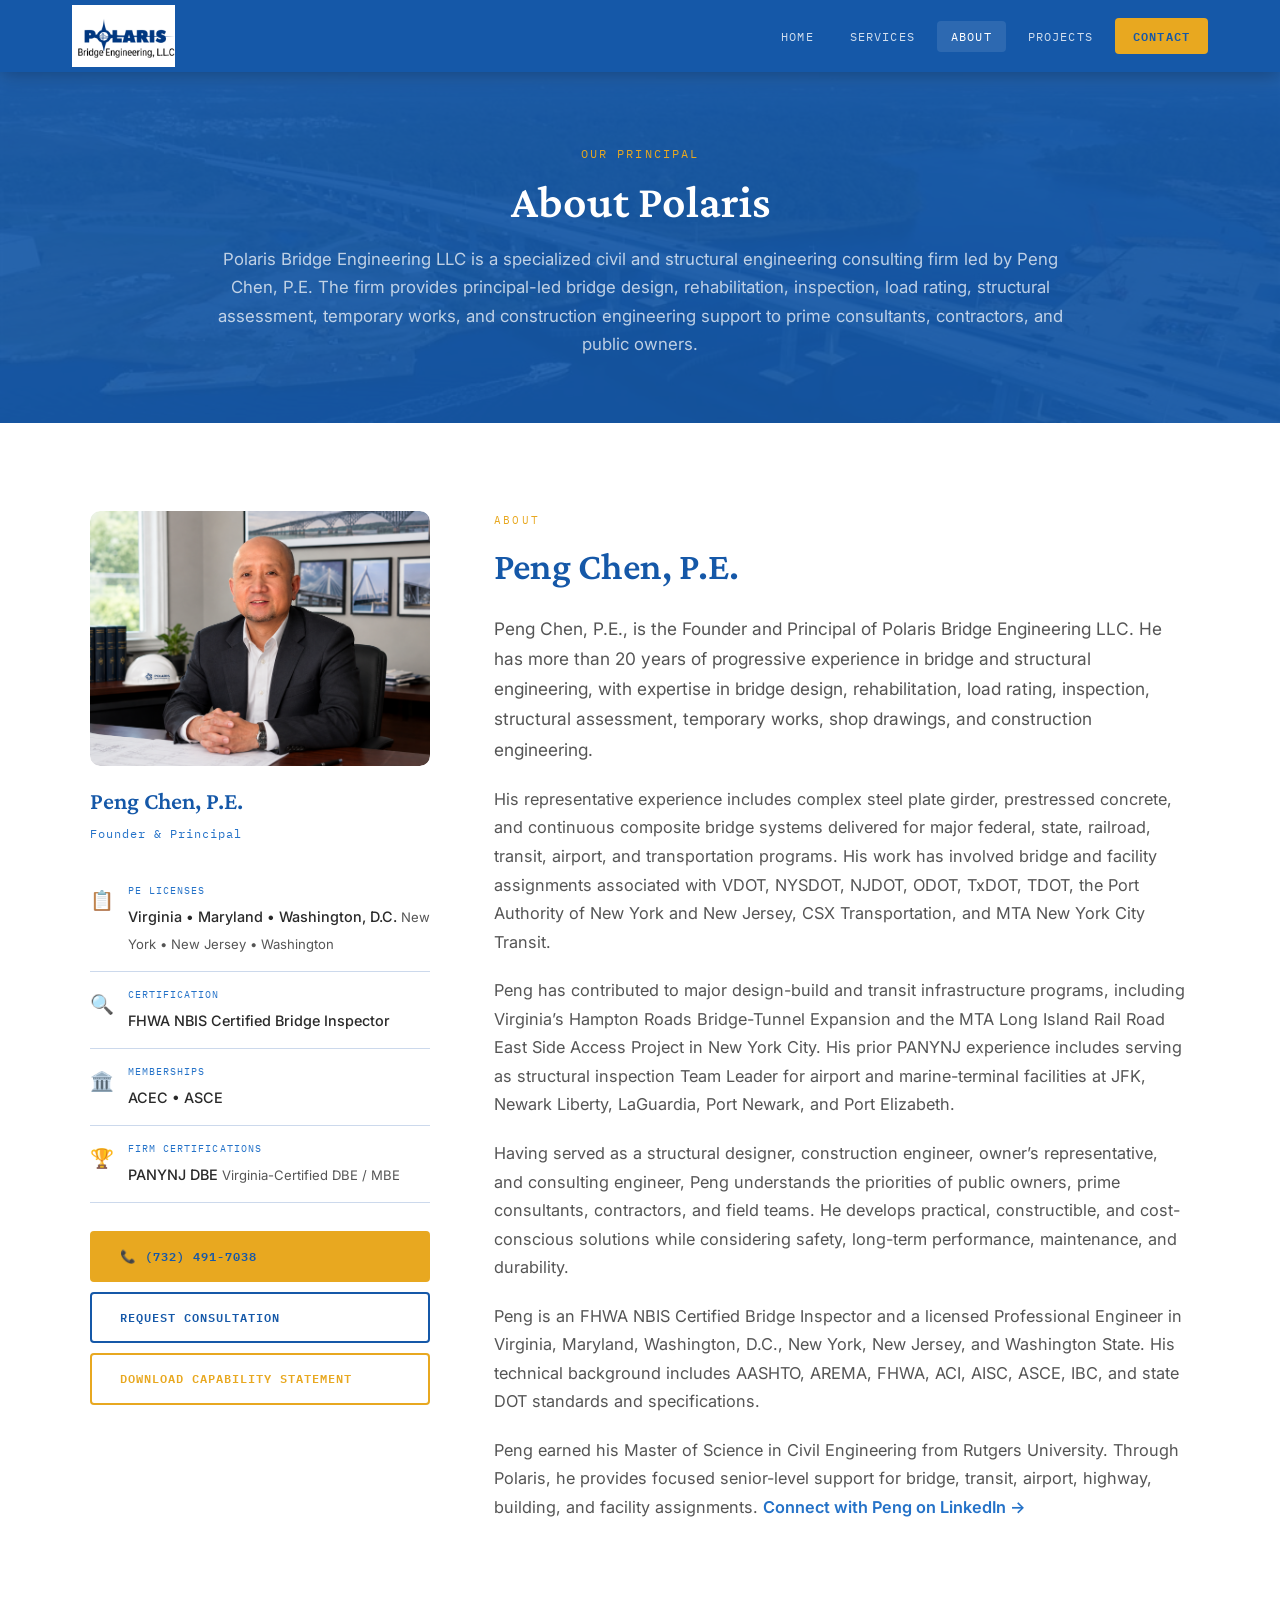
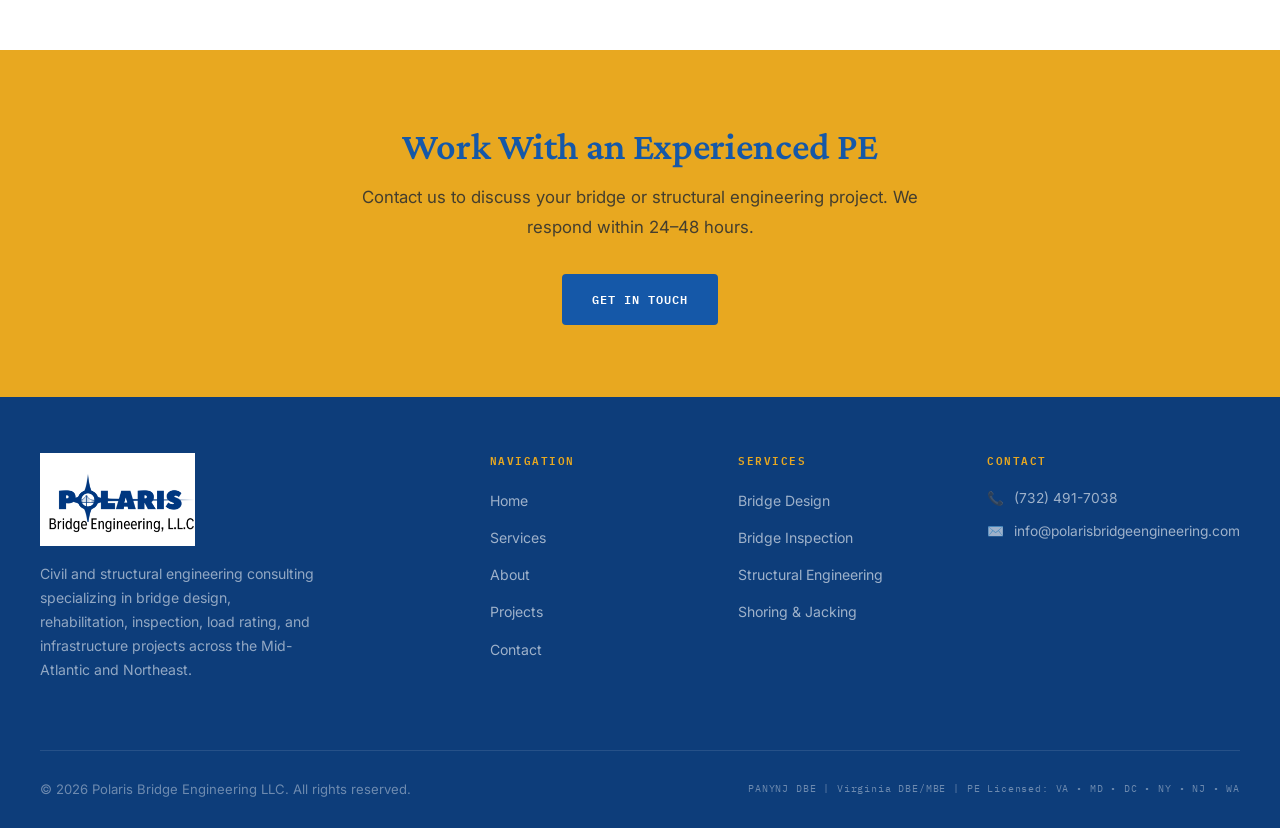
==== commit cff92f8f: "Add files via upload" ====
--- a/about.html
+++ b/about.html
@@ -3,12 +3,64 @@
 <head>
 <meta charset="utf-8"/>
 <meta name="viewport" content="width=device-width, initial-scale=1.0"/>
-<title>About | Polaris Bridge Engineering LLC</title>
-<meta name="description" content="Peng Chen, P.E. — Principal and Civil Structural Engineer with 20+ years of bridge and infrastructure engineering experience."/>
+<title>About Peng Chen, P.E. | Polaris Bridge Engineering</title>
+<meta name="description" content="Meet Peng Chen, P.E., Founder and Principal of Polaris Bridge Engineering LLC, with more than 20 years of bridge and structural engineering experience."/>
 <link rel="preconnect" href="https://fonts.googleapis.com"/>
 <link crossorigin="" href="https://fonts.gstatic.com"/>
-<link href="https://fonts.googleapis.com/css2?family=IBM+Plex+Mono:wght@400;600&family=Crimson+Pro:ital,wght@0,300;0,400;0,600;1,400&family=Inter:wght@300;400;500;600&display=swap" rel="stylesheet"/>
+<link href="https://fonts.googleapis.com/css2?family=IBM+Plex+Mono:wght@400;600&amp;family=Crimson+Pro:ital,wght@0,300;0,400;0,600;1,400&amp;family=Inter:wght@300;400;500;600&amp;display=swap" rel="stylesheet"/>
 <link rel="stylesheet" href="styles.css"/>
+<style>
+.page-hero-inner {
+  max-width: 1000px;
+}
+
+.page-hero h1 {
+  max-width: 800px;
+  margin-left: auto;
+  margin-right: auto;
+  font-size: clamp(2.15rem, 3.6vw, 3.2rem);
+  line-height: 1.15;
+}
+
+.page-hero p {
+  max-width: 880px;
+  margin-left: auto;
+  margin-right: auto;
+  font-size: 1.05rem;
+  line-height: 1.7;
+}
+
+.nav-logo img {
+  width: auto;
+  height: 62px;
+  max-height: none;
+}
+
+.footer-logo img {
+  width: 155px;
+  height: auto;
+  max-width: 100%;
+}
+
+.bio-content p {
+  font-size: 1.02rem;
+  line-height: 1.75;
+}
+
+.bio-content .bio-lead {
+  font-size: 1.08rem;
+}
+
+@media (max-width: 600px) {
+  .nav-logo img {
+    height: 50px;
+  }
+
+  .footer-logo img {
+    width: 135px;
+  }
+}
+</style>
 </head>
 <body class="page-offset">
 
@@ -32,7 +84,7 @@
   <div class="page-hero-inner">
     <span class="page-hero-label">Our Principal</span>
     <h1>About Polaris</h1>
-    <p>Founded by a licensed Professional Engineer with more than 20 years of experience leading bridge, highway, rail, civil structural and transit projects for state transportation agencies and major public owners, including the Virginia, Maryland, Washington DC, New York, New Jersey DOTs, CSX Transportation, MTA New York City Transit, WMATA, and the Port Authority of New York and New Jersey.</p>
+    <p>Polaris Bridge Engineering LLC is a specialized civil and structural engineering consulting firm led by Peng Chen, P.E. The firm provides principal-led bridge design, rehabilitation, inspection, load rating, structural assessment, temporary works, and construction engineering support to prime consultants, contractors, and public owners.</p>
   </div>
 </section>
 
@@ -44,21 +96,21 @@
         <img src="peng_photo.png" alt="Peng Chen, P.E." style="width:100%;height:auto;display:block;border-radius:var(--radius-lg);"/>
       </div>
       <h3 style="margin-bottom:6px;">Peng Chen, P.E.</h3>
-      <p style="color:var(--secondary);font-family:'IBM Plex Mono',monospace;font-size:0.78rem;letter-spacing:0.08em;margin-bottom:24px;">Principal, Civil Structural Engineer</p>
+      <p style="color:var(--secondary);font-family:'IBM Plex Mono',monospace;font-size:0.78rem;letter-spacing:0.08em;margin-bottom:24px;">Founder &amp; Principal</p>
       <div class="bio-credentials">
         <div class="credential-item">
           <span class="credential-icon">📋</span>
           <div>
             <span class="credential-label">PE Licenses</span>
-            <span class="credential-value">Virginia (#040255312)</span>
-            <span class="credential-sub">Maryland (#32464) • New York (#089243) • New Jersey (#24GE04863600) • DC</span>
+            <span class="credential-value">Virginia • Maryland • Washington, D.C.</span>
+            <span class="credential-sub">New York • New Jersey • Washington</span>
           </div>
         </div>
         <div class="credential-item">
           <span class="credential-icon">🔍</span>
           <div>
             <span class="credential-label">Certification</span>
-            <span class="credential-value">FHWA NBIS Certificated Bridge Inspector</span>
+            <span class="credential-value">FHWA NBIS Certified Bridge Inspector</span>
           </div>
         </div>
         <div class="credential-item">
@@ -71,27 +123,34 @@
         <div class="credential-item">
           <span class="credential-icon">🏆</span>
           <div>
-            <span class="credential-label">Firm Certification</span>
-            <span class="credential-value">Certified DBE/MBE — Virginia</span>
+            <span class="credential-label">Firm Certifications</span>
+            <span class="credential-value">PANYNJ DBE</span>
+            <span class="credential-sub">Virginia-Certified DBE / MBE</span>
           </div>
         </div>
       </div>
       <div style="margin-top:28px;display:flex;flex-direction:column;gap:10px;">
         <a href="tel:7324917038" class="btn btn-primary">📞 (732) 491-7038</a>
         <a href="contact.html" class="btn btn-outline">Request Consultation</a>
-        <a href="Polaris_Capability_Statement.pdf" class="btn btn-accent-outline" download>Download CV / Capability Statement</a>
+        <a href="Polaris_Capability_Statement.pdf" class="btn btn-accent-outline" download>Download Capability Statement</a>
       </div>
     </div>
 
     <div class="bio-content">
       <span class="section-label">About</span>
       <h2 style="margin-bottom:24px;">Peng Chen, P.E.</h2>
-      <p style="font-size:1.05rem;margin-bottom:20px;">Peng Chen is the Founder and Principal of Polaris Bridge Engineering and Consulting. He has more than 20 years of progressive experience in bridge and structural engineering, specializing in bridge design, rehabilitation, load rating, inspection, shop drawings, and construction engineering services for major federal, state, railroad, and transit agencies.</p>
-      <p style="margin-bottom:20px;">Throughout his career, Peng has successfully delivered complex, multi-span bridge projects involving steel plate girder, prestressed concrete, and continuous composite bridge systems for numerous transportation agencies, including the Virginia, New York, New Jersey, Ohio, Texas, and Tennessee Departments of Transportation, as well as the Port Authority of New York and New Jersey, CSX Transportation, MTA New York City Transit, and the Washington Metropolitan Area Transit Authority (WMATA).</p>
-      <p style="margin-bottom:20px;">Peng has extensive experience leading large, complex design-build projects, including Virginia's Hampton Roads Bridge-Tunnel Expansion and the MTA Long Island Rail Road (LIRR) East Side Access Project in New York City. His technical expertise spans the entire project lifecycle — from planning and design through construction and asset management.</p>
-      <p style="margin-bottom:20px;">As an FHWA National Bridge Inspection Standards (NBIS) Certified Bridge Inspector and licensed Professional Engineer in Virginia, Maryland, Washington, D.C., New York, and New Jersey, Peng possesses deep expertise in AASHTO, AREMA, and FHWA standards and industry best practices.</p>
-      <p style="margin-bottom:20px;">Having served as a structural designer, construction engineer, owner's representative, and consulting engineer, Peng brings a unique perspective to every assignment. He understands the challenges and priorities of project owners, contractors, and designers alike, enabling him to develop practical, constructible, and cost-effective engineering solutions. He approaches every project with a lifecycle perspective, considering not only the immediate design requirements but also the long-term performance, maintenance, and durability of the structure.</p>
-      <p style="margin-bottom:40px;">Peng earned his Master of Science in Civil Engineering from Rutgers University. In addition to his multi-state professional engineering licenses, he maintains FHWA certifications in Bridge Inspection and Tunnel Inspection and can readily obtain licensure in additional jurisdictions as project needs require. <a href="https://www.linkedin.com/in/chen-peng-70a7a869/" target="_blank" style="color:var(--secondary);font-weight:600;">Connect with Peng on LinkedIn →</a></p>
+
+      <p class="bio-lead" style="margin-bottom:20px;">Peng Chen, P.E., is the Founder and Principal of Polaris Bridge Engineering LLC. He has more than 20 years of progressive experience in bridge and structural engineering, with expertise in bridge design, rehabilitation, load rating, inspection, structural assessment, temporary works, shop drawings, and construction engineering.</p>
+
+      <p style="margin-bottom:20px;">His representative experience includes complex steel plate girder, prestressed concrete, and continuous composite bridge systems delivered for major federal, state, railroad, transit, airport, and transportation programs. His work has involved bridge and facility assignments associated with VDOT, NYSDOT, NJDOT, ODOT, TxDOT, TDOT, the Port Authority of New York and New Jersey, CSX Transportation, and MTA New York City Transit.</p>
+
+      <p style="margin-bottom:20px;">Peng has contributed to major design-build and transit infrastructure programs, including Virginia’s Hampton Roads Bridge-Tunnel Expansion and the MTA Long Island Rail Road East Side Access Project in New York City. His prior PANYNJ experience includes serving as structural inspection Team Leader for airport and marine-terminal facilities at JFK, Newark Liberty, LaGuardia, Port Newark, and Port Elizabeth.</p>
+
+      <p style="margin-bottom:20px;">Having served as a structural designer, construction engineer, owner’s representative, and consulting engineer, Peng understands the priorities of public owners, prime consultants, contractors, and field teams. He develops practical, constructible, and cost-conscious solutions while considering safety, long-term performance, maintenance, and durability.</p>
+
+      <p style="margin-bottom:20px;">Peng is an FHWA NBIS Certified Bridge Inspector and a licensed Professional Engineer in Virginia, Maryland, Washington, D.C., New York, New Jersey, and Washington State. His technical background includes AASHTO, AREMA, FHWA, ACI, AISC, ASCE, IBC, and state DOT standards and specifications.</p>
+
+      <p style="margin-bottom:40px;">Peng earned his Master of Science in Civil Engineering from Rutgers University. Through Polaris, he provides focused senior-level support for bridge, transit, airport, highway, building, and facility assignments. <a href="https://www.linkedin.com/in/chen-peng-70a7a869/" target="_blank" rel="noopener" style="color:var(--secondary);font-weight:600;">Connect with Peng on LinkedIn →</a></p>
     </div>
   </div>
 </section>
@@ -109,7 +168,7 @@
     <div class="footer-grid">
       <div>
         <div class="footer-logo"><img src="polaris_logo.png" alt="Polaris Bridge Engineering"/></div>
-        <p class="footer-desc">Civil and structural engineering consulting specializing in bridge design, rehabilitation, load rating, and infrastructure projects across the Mid-Atlantic and Northeast.</p>
+        <p class="footer-desc">Civil and structural engineering consulting specializing in bridge design, rehabilitation, inspection, load rating, and infrastructure projects across the Mid-Atlantic and Northeast.</p>
       </div>
       <div class="footer-col">
         <h4>Navigation</h4>
@@ -138,7 +197,7 @@
     </div>
     <div class="footer-bottom">
       <p class="footer-copyright">© 2026 Polaris Bridge Engineering LLC. All rights reserved.</p>
-      <span class="footer-certs">Certified DBE/MBE — Virginia | PE Licensed: VA • MD • DC • NY • NJ</span>
+      <span class="footer-certs">PANYNJ DBE | Virginia DBE/MBE | PE Licensed: VA • MD • DC • NY • NJ • WA</span>
     </div>
   </div>
 </footer>
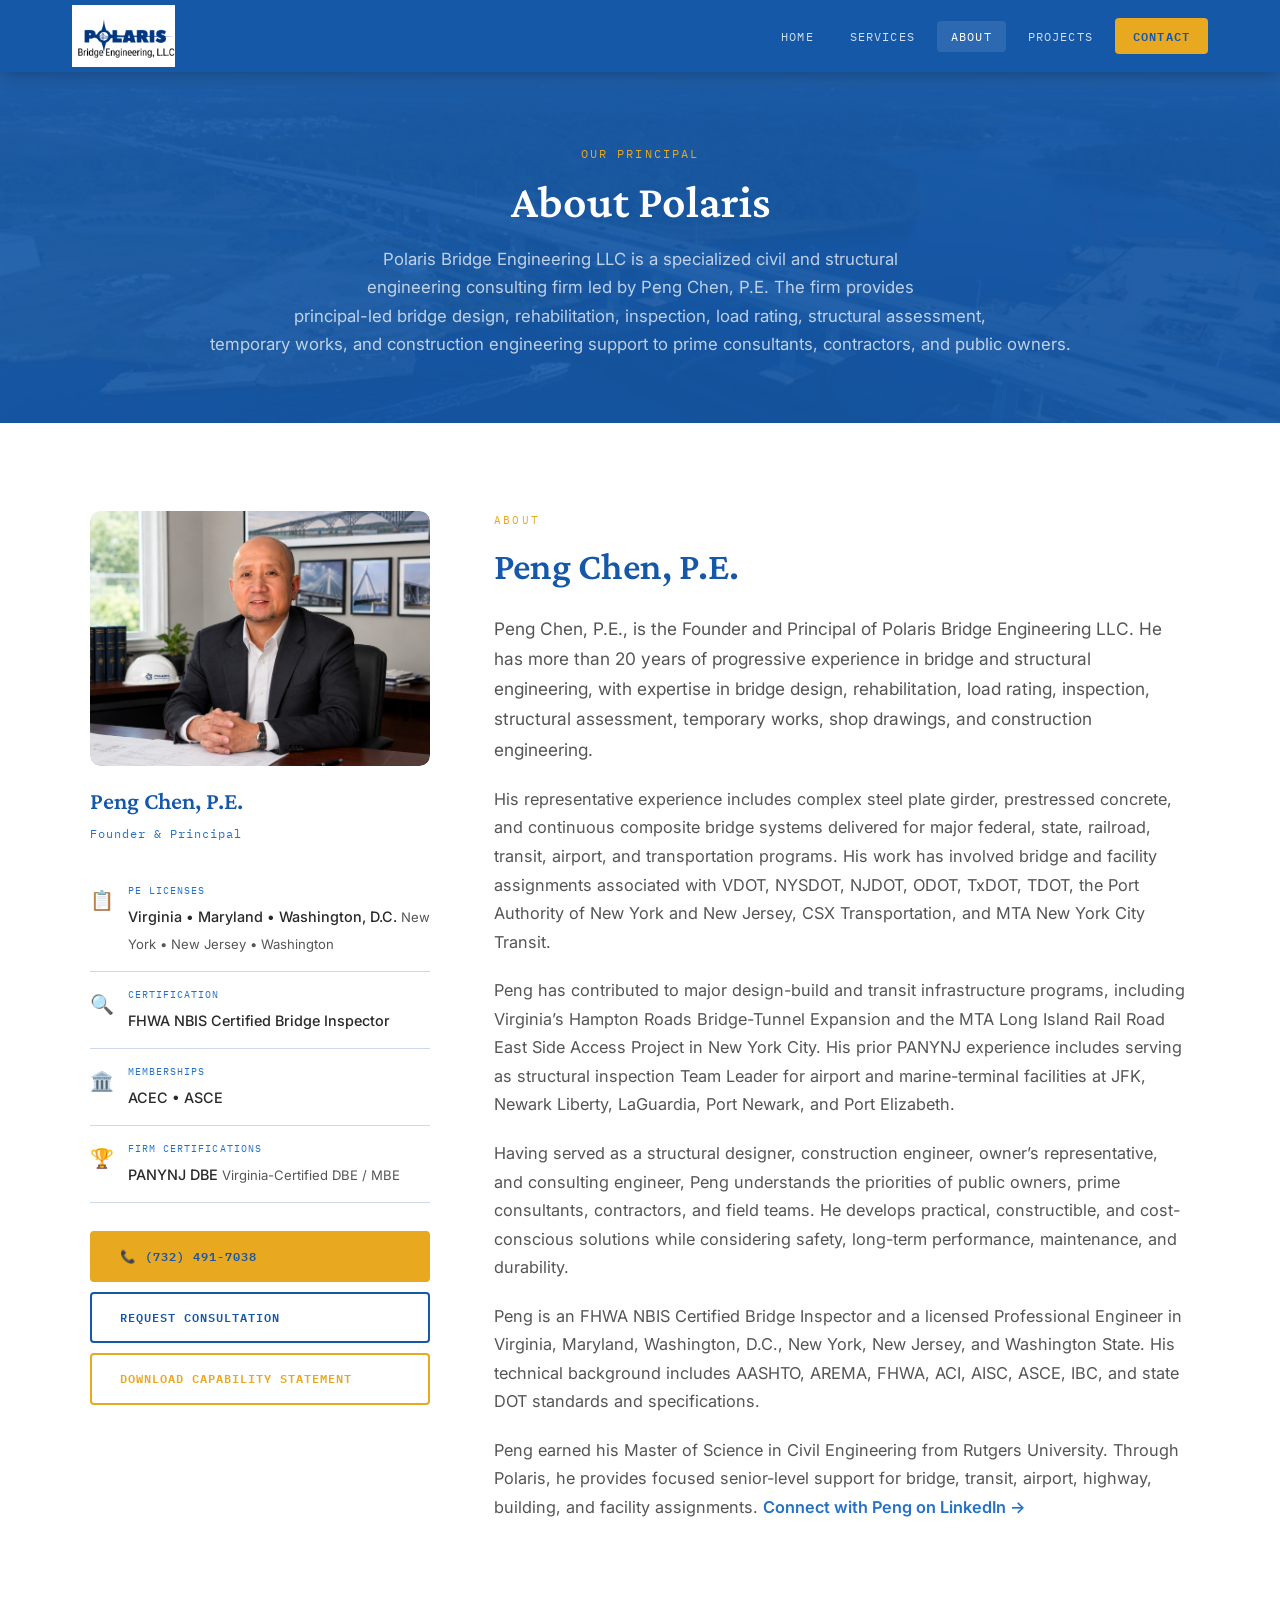
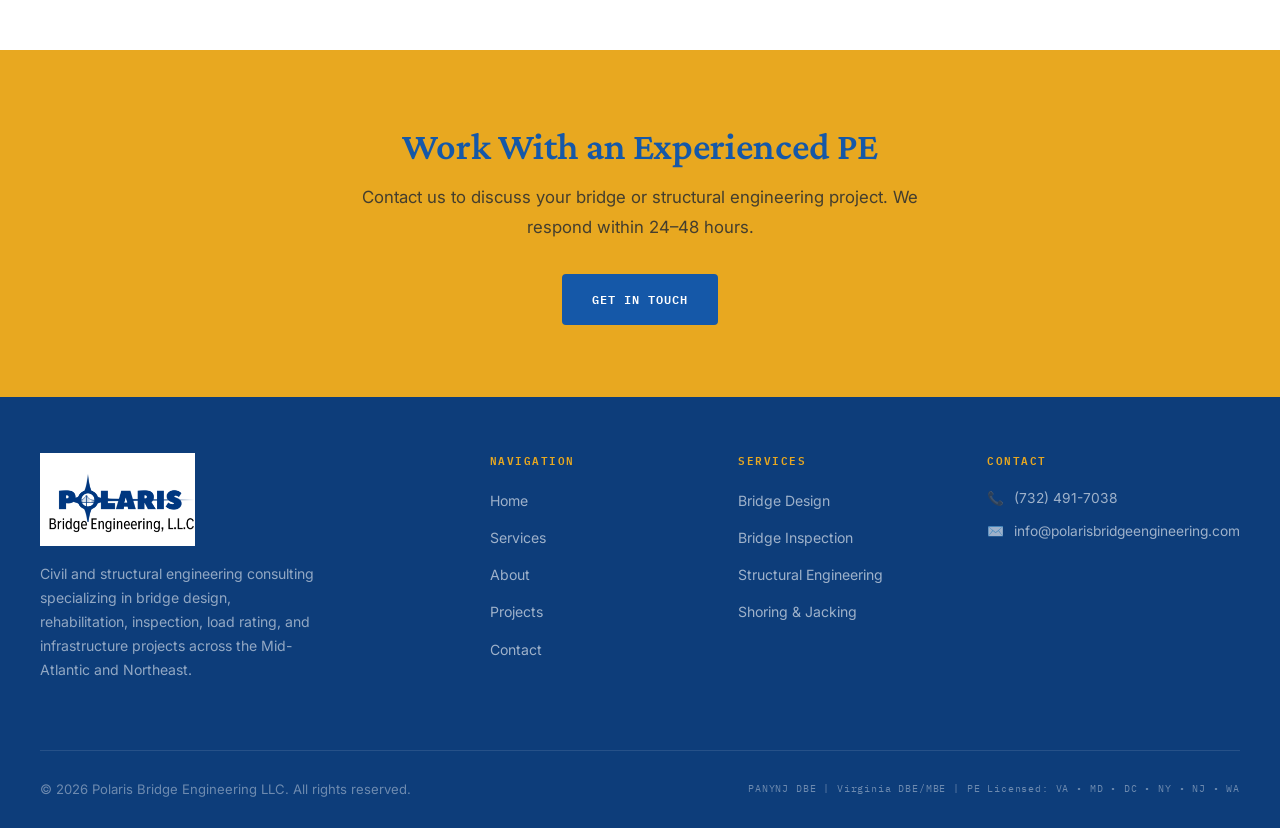
==== commit 5852bd80: "Add files via upload" ====
--- a/about.html
+++ b/about.html
@@ -1,4 +1,5 @@
 <!DOCTYPE html>
+<!-- POLARIS ABOUT FINAL UPDATE 2026-07-18: principal profile and four-line desktop introduction. -->
 <html lang="en">
 <head>
 <meta charset="utf-8"/>
@@ -30,6 +31,10 @@
   line-height: 1.7;
 }
 
+.about-hero-copy span {
+  display: block;
+}
+
 .nav-logo img {
   width: auto;
   height: 62px;
@@ -52,6 +57,14 @@
 }
 
 @media (max-width: 600px) {
+  .about-hero-copy span {
+    display: inline;
+  }
+
+  .about-hero-copy span:not(:last-child)::after {
+    content: " ";
+  }
+
   .nav-logo img {
     height: 50px;
   }
@@ -84,7 +97,7 @@
   <div class="page-hero-inner">
     <span class="page-hero-label">Our Principal</span>
     <h1>About Polaris</h1>
-    <p>Polaris Bridge Engineering LLC is a specialized civil and structural engineering consulting firm led by Peng Chen, P.E. The firm provides principal-led bridge design, rehabilitation, inspection, load rating, structural assessment, temporary works, and construction engineering support to prime consultants, contractors, and public owners.</p>
+    <p class="about-hero-copy"><span>Polaris Bridge Engineering LLC is a specialized civil and structural</span><span>engineering consulting firm led by Peng Chen, P.E. The firm provides</span><span>principal-led bridge design, rehabilitation, inspection, load rating, structural assessment,</span><span>temporary works, and construction engineering support to prime consultants, contractors, and public owners.</span></p>
   </div>
 </section>
 
